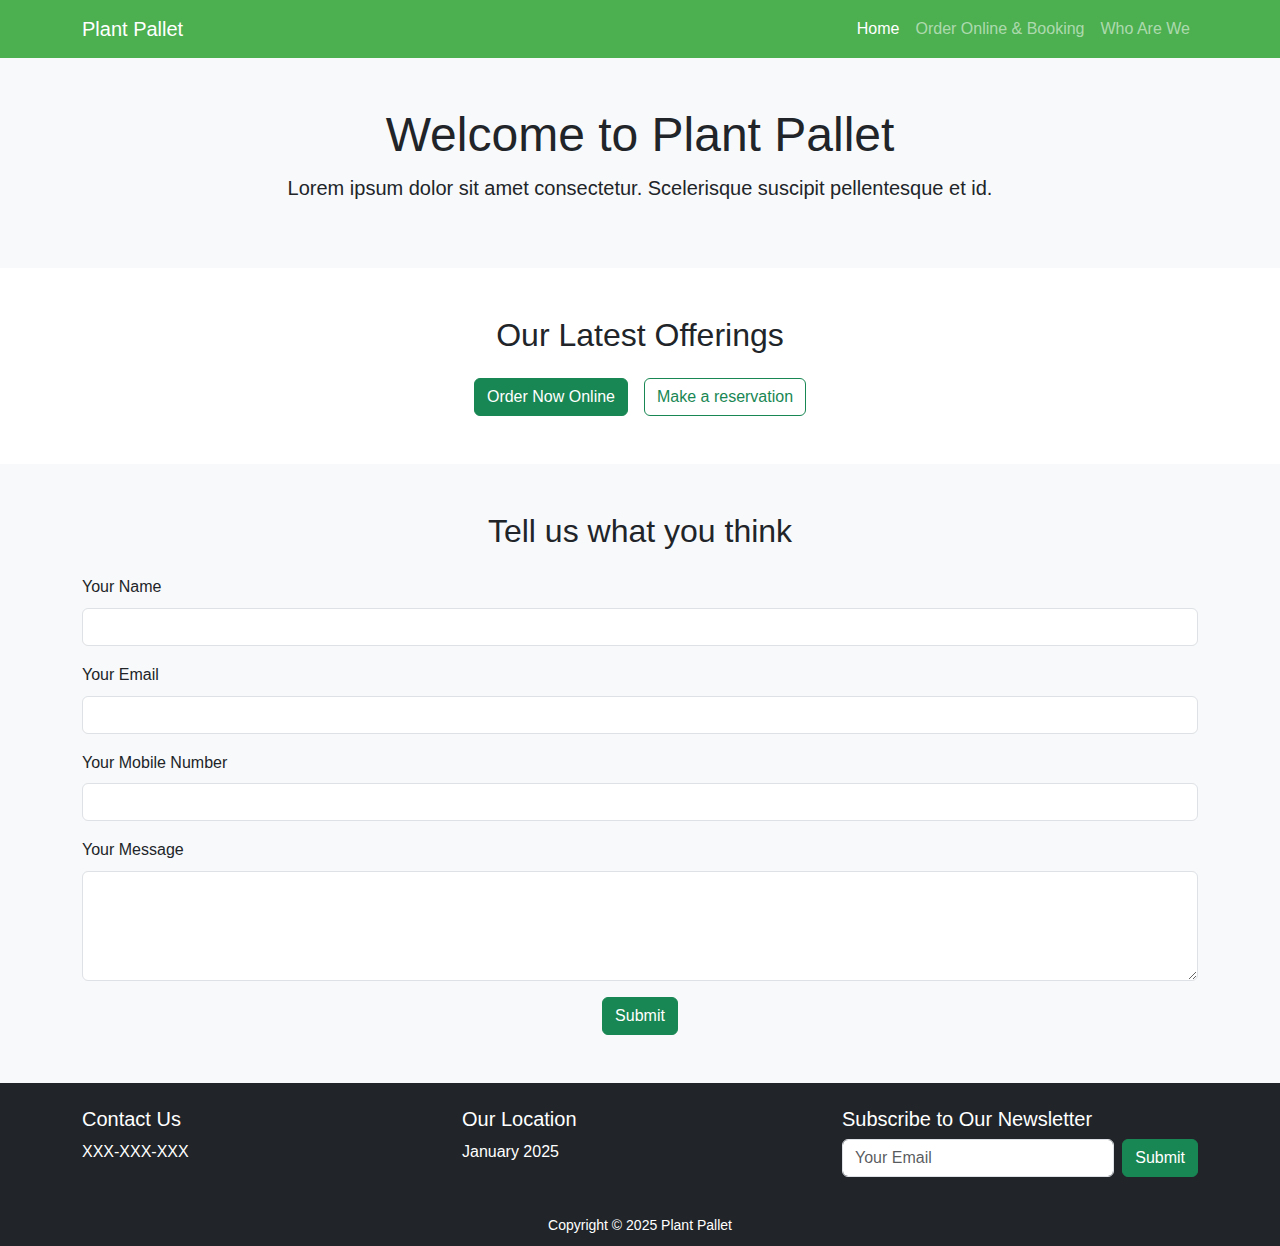
==== index.html @ f8401270 "update messages" ====
<!-- index.html -->
<!DOCTYPE html>
<html lang="en">
<head>
  <meta charset="UTF-8" />
  <meta name="viewport" content="width=device-width, initial-scale=1.0" />
  <title>Plant Pallet | Home</title>
  <link href="https://cdn.jsdelivr.net/npm/bootstrap@5.3.2/dist/css/bootstrap.min.css" rel="stylesheet">
  <link href="https://fonts.googleapis.com/css2?family=Open+Sans:wght@400;600&display=swap" rel="stylesheet">
  <link rel="stylesheet" href="css/style.css">
</head>
<body>
  <!-- Navigation -->
  <nav class="navbar navbar-expand-lg navbar-dark bg-success">
    <div class="container">
      <a class="navbar-brand" href="index.html">Plant Pallet</a>
      <button class="navbar-toggler" type="button" data-bs-toggle="collapse" data-bs-target="#navbarNav">
        <span class="navbar-toggler-icon"></span>
      </button>
      <div class="collapse navbar-collapse" id="navbarNav">
        <ul class="navbar-nav ms-auto">
          <li class="nav-item"><a class="nav-link active" href="index.html">Home</a></li>
          <li class="nav-item"><a class="nav-link" href="order.html">Order Online & Booking</a></li>
          <li class="nav-item"><a class="nav-link" href="about.html">Who Are We</a></li>
        </ul>
      </div>
    </div>
  </nav>

  <!-- Hero Section -->
  <header class="bg-light text-center py-5">
    <div class="container">
      <h1 class="display-5">Welcome to Plant Pallet</h1>
      <p class="lead">Lorem ipsum dolor sit amet consectetur. Scelerisque suscipit pellentesque et id.</p>
    </div>
  </header>

  <!-- Latest Offerings -->
  <section class="py-5 bg-white">
    <div class="container">
      <h2 class="text-center mb-4">Our Latest Offerings</h2>
      <div class="d-flex justify-content-center gap-3">
        <a href="order.html" class="btn btn-success">Order Now Online</a>
        <a href="order.html" class="btn btn-outline-success">Make a reservation</a>
      </div>
    </div>
  </section>

  <!-- Contact Form -->
  <section class="py-5 bg-light">
    <div class="container">
      <h2 class="mb-4 text-center">Tell us what you think</h2>
      <form class="row g-3">
        <div class="col-md-12">
          <label for="name" class="form-label">Your Name</label>
          <input type="text" class="form-control" id="name" required>
        </div>
        <div class="col-md-12">
          <label for="email" class="form-label">Your Email</label>
          <input type="email" class="form-control" id="email" required>
        </div>
        <div class="col-md-12">
          <label for="mobile" class="form-label">Your Mobile Number</label>
          <input type="tel" class="form-control" id="mobile">
        </div>
        <div class="col-12">
          <label for="message" class="form-label">Your Message</label>
          <textarea id="message" class="form-control" rows="4"></textarea>
        </div>
        <div class="col-12 text-center">
          <button type="submit" class="btn btn-success">Submit</button>
        </div>
      </form>
    </div>
  </section>

  <!-- Footer -->
  <footer class="bg-dark text-white pt-4 pb-2">
    <div class="container">
      <div class="row">
        <div class="col-md-4 mb-3">
          <h5>Contact Us</h5>
          <p>XXX-XXX-XXX</p>
        </div>
        <div class="col-md-4 mb-3">
          <h5>Our Location</h5>
          <p>January 2025</p>
        </div>
        <div class="col-md-4 mb-3">
          <h5>Subscribe to Our Newsletter</h5>
          <form class="d-flex">
            <input type="email" class="form-control me-2" placeholder="Your Email">
            <button class="btn btn-success" type="submit">Submit</button>
          </form>
        </div>
      </div>
      <div class="text-center mt-3">
        <small>Copyright &copy; 2025 Plant Pallet</small>
      </div>
    </div>
  </footer>

  <script src="https://cdn.jsdelivr.net/npm/bootstrap@5.3.2/dist/js/bootstrap.bundle.min.js"></script>
</body>
</html>
---- css/style.css ----
:root {
    --bs-success: #4CAF50;
    --bs-success-rgb: 76, 175, 80;
  }
  
  /* Custom Styles */
  body {
    font-family: 'Segoe UI', sans-serif;
    line-height: 1.6;
  }
  
  footer {
    margin-top: auto;
  }
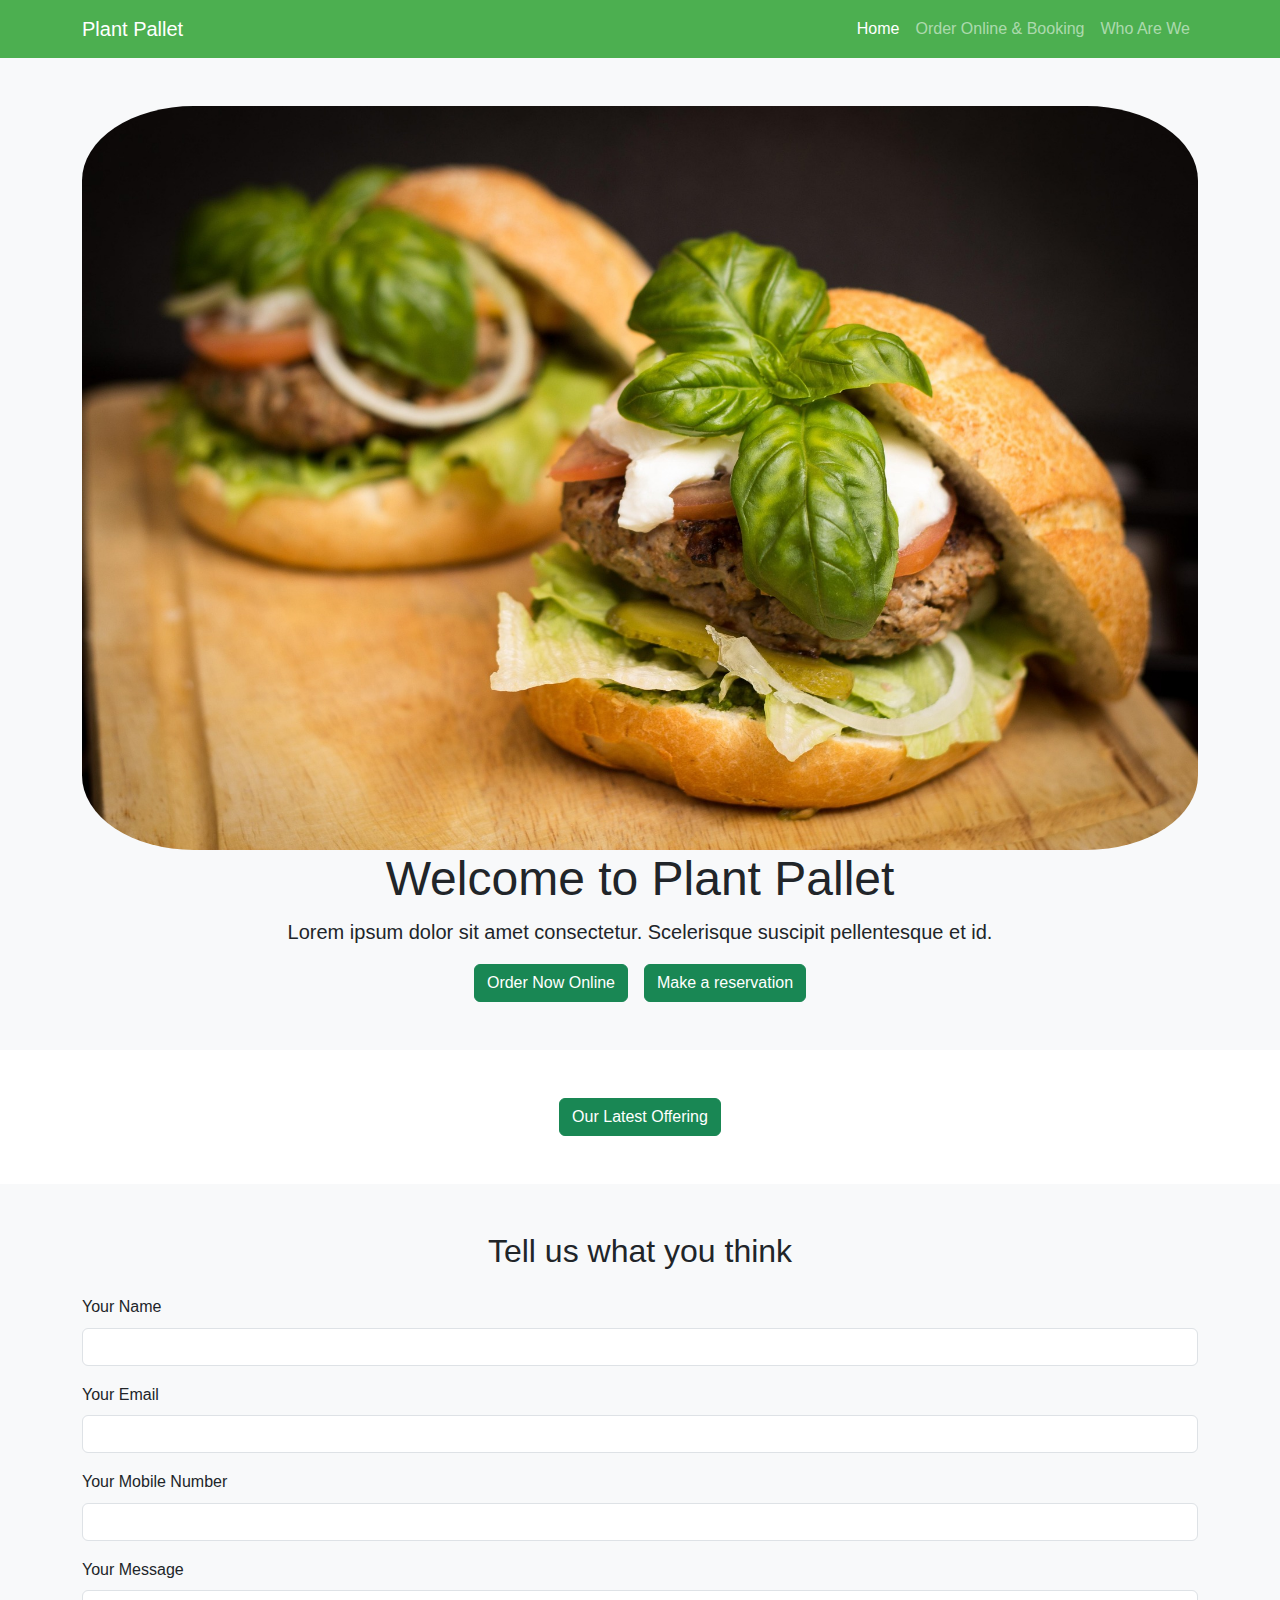
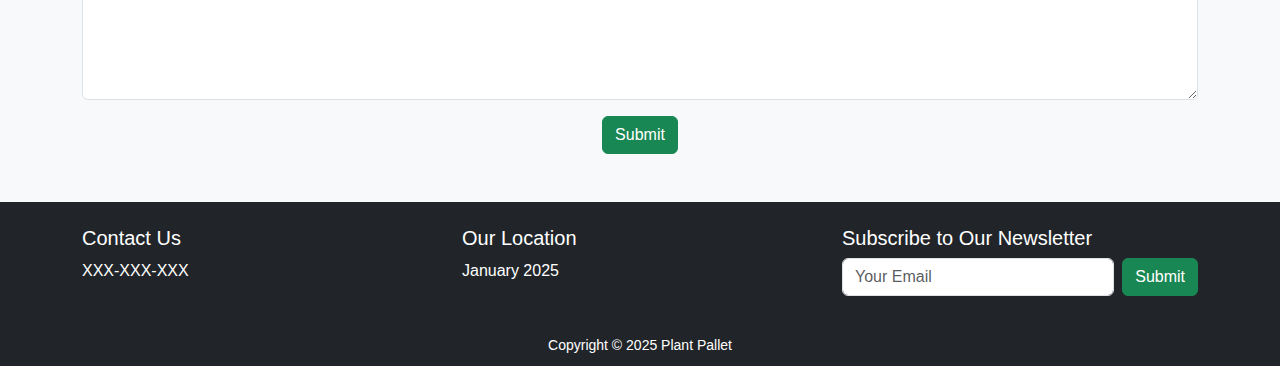
==== commit 5550ff0a: "update messages" ====
--- a/index.html
+++ b/index.html
@@ -4,13 +4,14 @@
 <head>
   <meta charset="UTF-8" />
   <meta name="viewport" content="width=device-width, initial-scale=1.0" />
-  <title>Plant Pallet | Home</title>
+  <title>Plant Pallet - Home</title>
   <link href="https://cdn.jsdelivr.net/npm/bootstrap@5.3.2/dist/css/bootstrap.min.css" rel="stylesheet">
   <link href="https://fonts.googleapis.com/css2?family=Open+Sans:wght@400;600&display=swap" rel="stylesheet">
   <link rel="stylesheet" href="css/style.css">
+  <link rel="stylesheet" href="css/reset.css">
 </head>
 <body>
-  <!-- Navigation -->
+
   <nav class="navbar navbar-expand-lg navbar-dark bg-success">
     <div class="container">
       <a class="navbar-brand" href="index.html">Plant Pallet</a>
@@ -27,26 +28,26 @@
     </div>
   </nav>
 
-  <!-- Hero Section -->
-  <header class="bg-light text-center py-5">
+  <header class="header bg-light text-center py-5">
     <div class="container">
+      <img src="images/hamburger.jpg" alt="hamburger" class="header-image">
       <h1 class="display-5">Welcome to Plant Pallet</h1>
       <p class="lead">Lorem ipsum dolor sit amet consectetur. Scelerisque suscipit pellentesque et id.</p>
+      <div class="d-flex justify-content-center gap-3">
+        <a href="order.html" class="btn btn-success">Order Now Online</a>
+        <a href="order.html" class="btn btn-success">Make a reservation</a>
+      </div>
     </div>
   </header>
 
-  <!-- Latest Offerings -->
   <section class="py-5 bg-white">
-    <div class="container">
-      <h2 class="text-center mb-4">Our Latest Offerings</h2>
-      <div class="d-flex justify-content-center gap-3">
-        <a href="order.html" class="btn btn-success">Order Now Online</a>
-        <a href="order.html" class="btn btn-outline-success">Make a reservation</a>
+    <div class="container content">
+      <div class="d-flex justify-content-center">
+        <a href="order.html" class="btn btn-success">Our Latest Offering</a>
       </div>
     </div>
   </section>
 
-  <!-- Contact Form -->
   <section class="py-5 bg-light">
     <div class="container">
       <h2 class="mb-4 text-center">Tell us what you think</h2>
@@ -74,7 +75,6 @@
     </div>
   </section>
 
-  <!-- Footer -->
   <footer class="bg-dark text-white pt-4 pb-2">
     <div class="container">
       <div class="row">
--- a/css/style.css
+++ b/css/style.css
@@ -8,6 +8,20 @@
     font-family: 'Segoe UI', sans-serif;
     line-height: 1.6;
   }
+.header-image {
+  max-width: 100%;
+  height: 50%;
+  border-radius: 10%;
+}
+
+
+.content-image {
+  max-width: 100%;
+  height: auto;
+}
+
+
+
   
   footer {
     margin-top: auto;
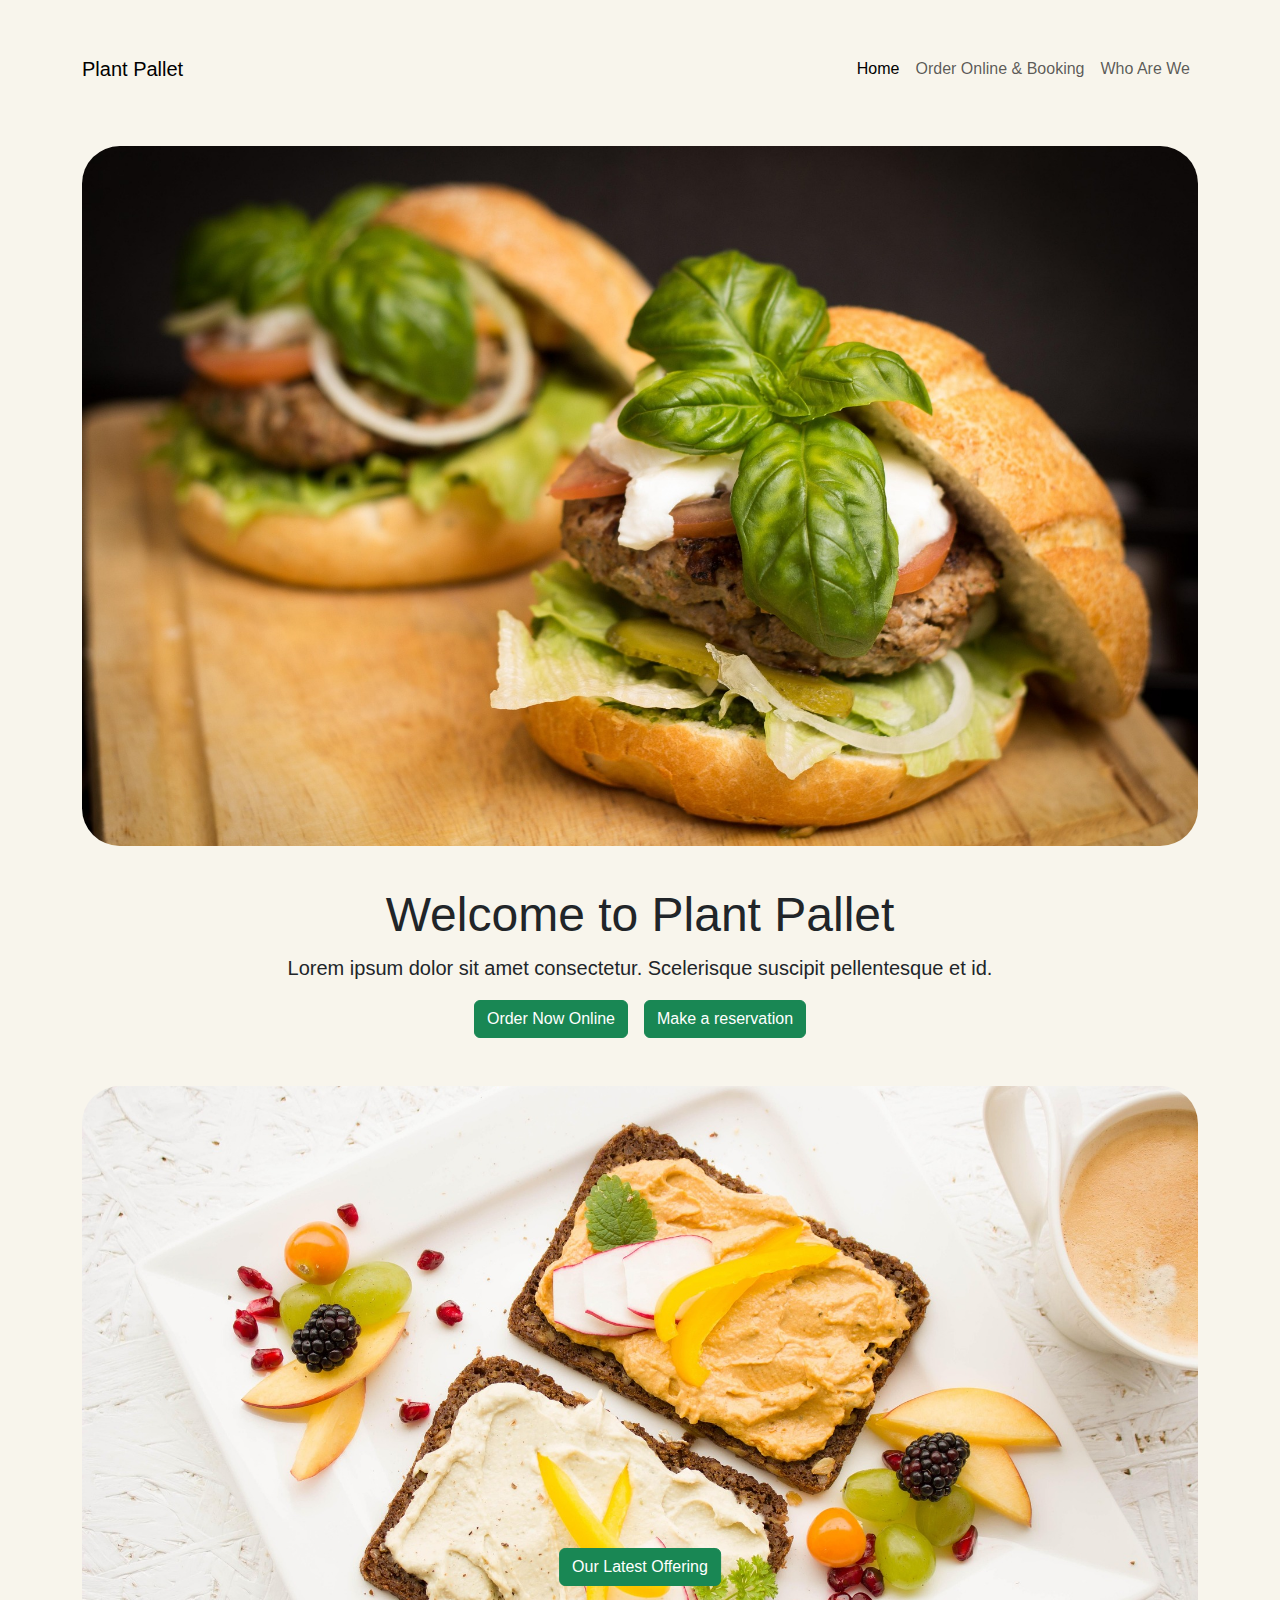
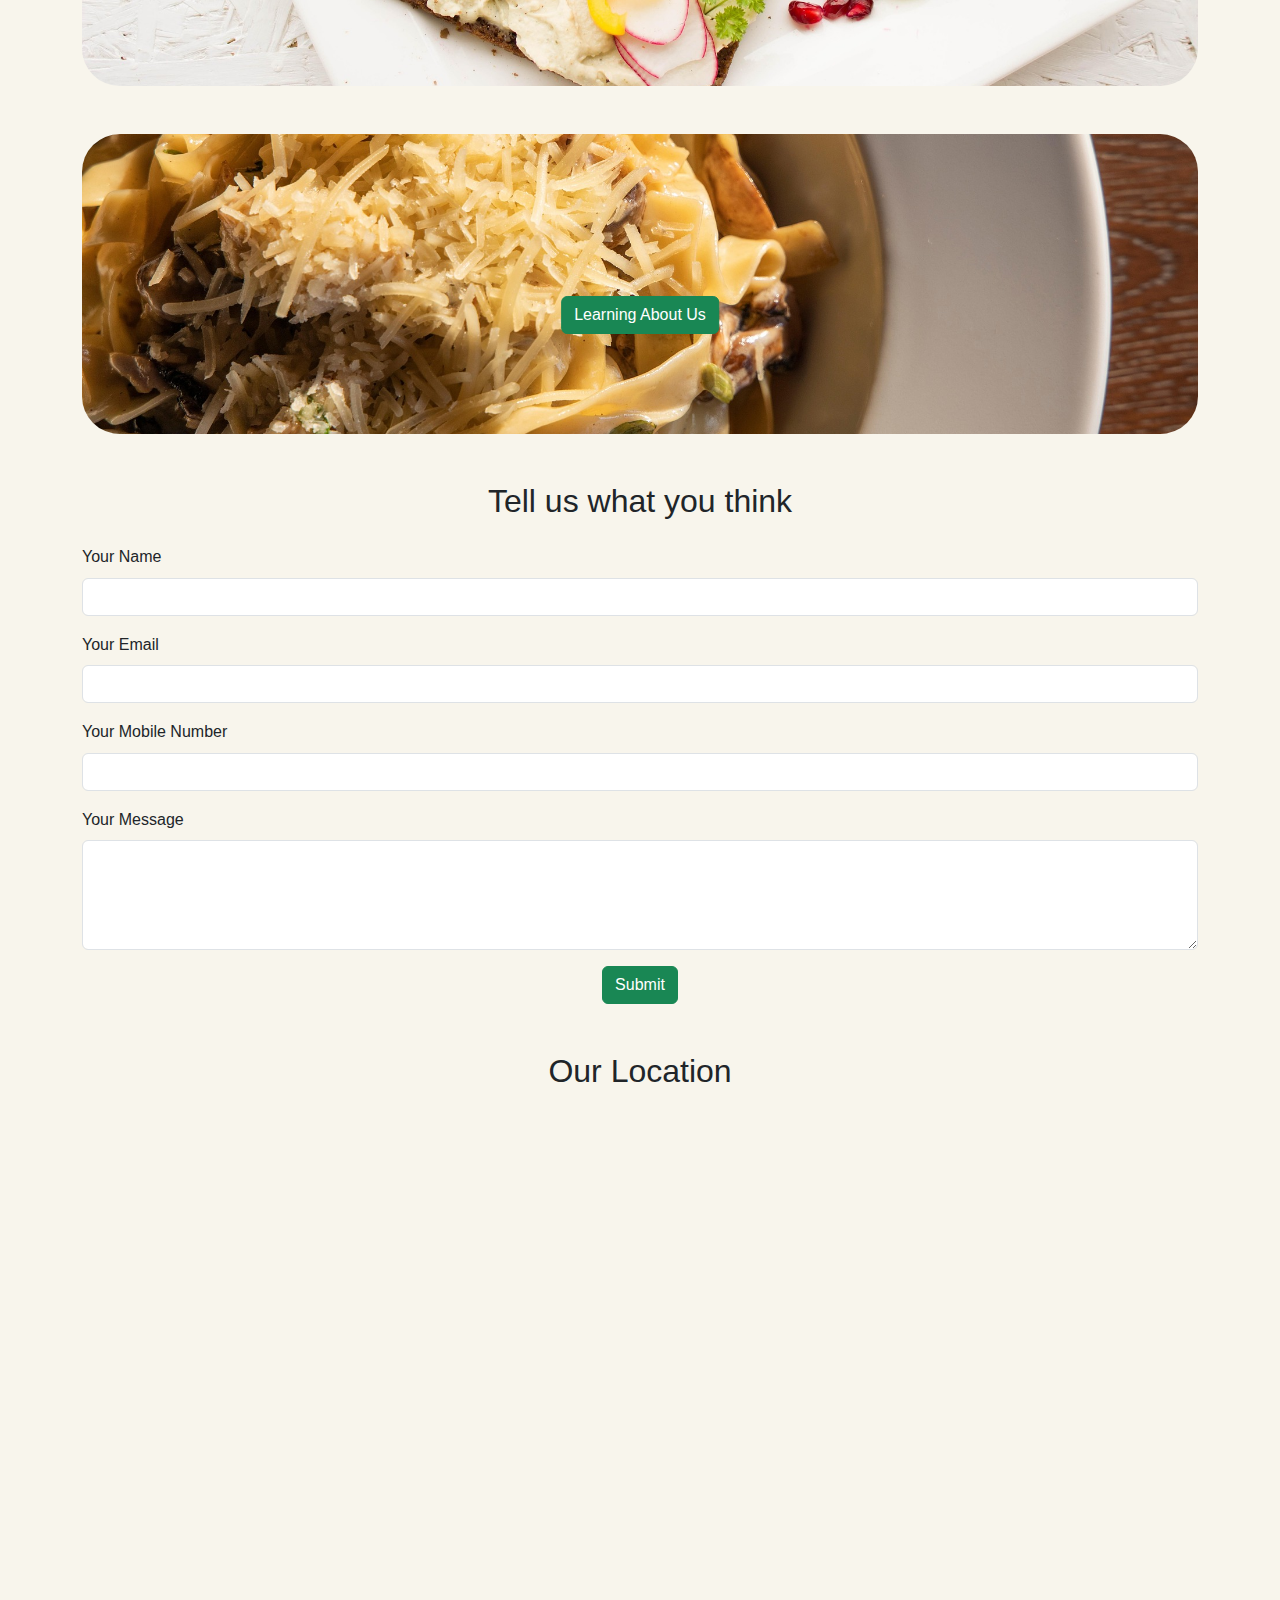
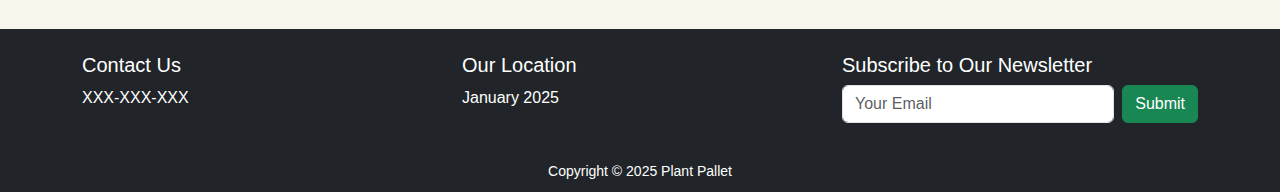
==== commit b934225b: "message update" ====
--- a/index.html
+++ b/index.html
@@ -12,7 +12,7 @@
 </head>
 <body>
 
-  <nav class="navbar navbar-expand-lg navbar-dark bg-success">
+  <nav class="navbar navbar-expand-lg navbar-light">
     <div class="container">
       <a class="navbar-brand" href="index.html">Plant Pallet</a>
       <button class="navbar-toggler" type="button" data-bs-toggle="collapse" data-bs-target="#navbarNav">
@@ -28,7 +28,7 @@
     </div>
   </nav>
 
-  <header class="header bg-light text-center py-5">
+  <header class="header text-center py-5">
     <div class="container">
       <img src="images/hamburger.jpg" alt="hamburger" class="header-image">
       <h1 class="display-5">Welcome to Plant Pallet</h1>
@@ -40,15 +40,22 @@
     </div>
   </header>
 
-  <section class="py-5 bg-white">
-    <div class="container content">
-      <div class="d-flex justify-content-center">
-        <a href="order.html" class="btn btn-success">Our Latest Offering</a>
-      </div>
+  <section class="offering">
+    <div class="container offering-wrapper">
+      <img src="images/breakfast.jpg" alt="breakfast" class="offering-image">
+      <a href="order.html" class="btn btn-success button-offering">Our Latest Offering</a>
     </div>
   </section>
 
-  <section class="py-5 bg-light">
+  <section class="about-us py-5">
+    <div class="container about-wrapper">
+      <img src="images/pasta.jpg" alt="breakfast" class="image-about">
+      <a href="about.html" class="btn btn-success button-about">Learning About Us
+      </a>
+    </div>
+  </section>
+
+  <section>
     <div class="container">
       <h2 class="mb-4 text-center">Tell us what you think</h2>
       <form class="row g-3">
@@ -72,6 +79,13 @@
           <button type="submit" class="btn btn-success">Submit</button>
         </div>
       </form>
+    </div>
+  </section>
+
+  <section>
+    <div class="container py-5">
+      <h2 class="text-center">Our Location</h2>
+      <iframe src="https://www.google.com/maps/embed?pb=!1m14!1m12!1m3!1d46953.86893013886!2d-75.7460147513336!3d45.40727719640258!2m3!1f0!2f0!3f0!3m2!1i1024!2i768!4f13.1!5e0!3m2!1sen!2sca!4v1744261135171!5m2!1sen!2sca" width="1300" height="450" style="border:0;" allowfullscreen="" loading="lazy" referrerpolicy="no-referrer-when-downgrade" class="our-location"></iframe>
     </div>
   </section>
 
--- a/css/style.css
+++ b/css/style.css
@@ -3,25 +3,81 @@
     --bs-success-rgb: 76, 175, 80;
   }
   
-  /* Custom Styles */
   body {
     font-family: 'Segoe UI', sans-serif;
     line-height: 1.6;
+    background-color: #F8F5EC;
   }
+
+  h1 {
+    margin-top: 40px;
+  }
+  
+  .navbar {
+  
+    margin-top: 40px;
+  
+  }
+
 .header-image {
-  max-width: 100%;
-  height: 50%;
-  border-radius: 10%;
+  width: 100%;
+  object-fit: cover;
+  height: 700px;
+  border-radius: 1cm;
+}
+
+/* offering section */
+
+.offering-image {
+  width: 100%;
+  display: block;
+  object-fit: cover;
+  height: 600px;
+  border-radius: 1cm;
+}
+
+.offering-wrapper {
+  position: relative;
 }
 
 
-.content-image {
-  max-width: 100%;
-  height: auto;
+.button-offering {
+  position: absolute;
+  bottom: 100px;
+  left: 50%;
+  transform: translateX(-50%);
 }
 
+/* about section */
 
+.image-about {
+  width: 100%;
+  height: 300px;
+  object-fit: cover;
+  border-radius: 1cm;
+  display: block;
+}
 
+.about-wrapper {
+  position: relative;
+}
+
+.button-about {
+  position: absolute;
+  bottom: 100px;
+  left: 50%;
+  transform: translateX(-50%);
+}
+
+/* map section */
+
+.our-location {
+  display: flex;
+  flex-direction: column;
+  justify-content: center;
+  margin-top: 40px;
+  border-radius: 1cm;
+}
   
   footer {
     margin-top: auto;
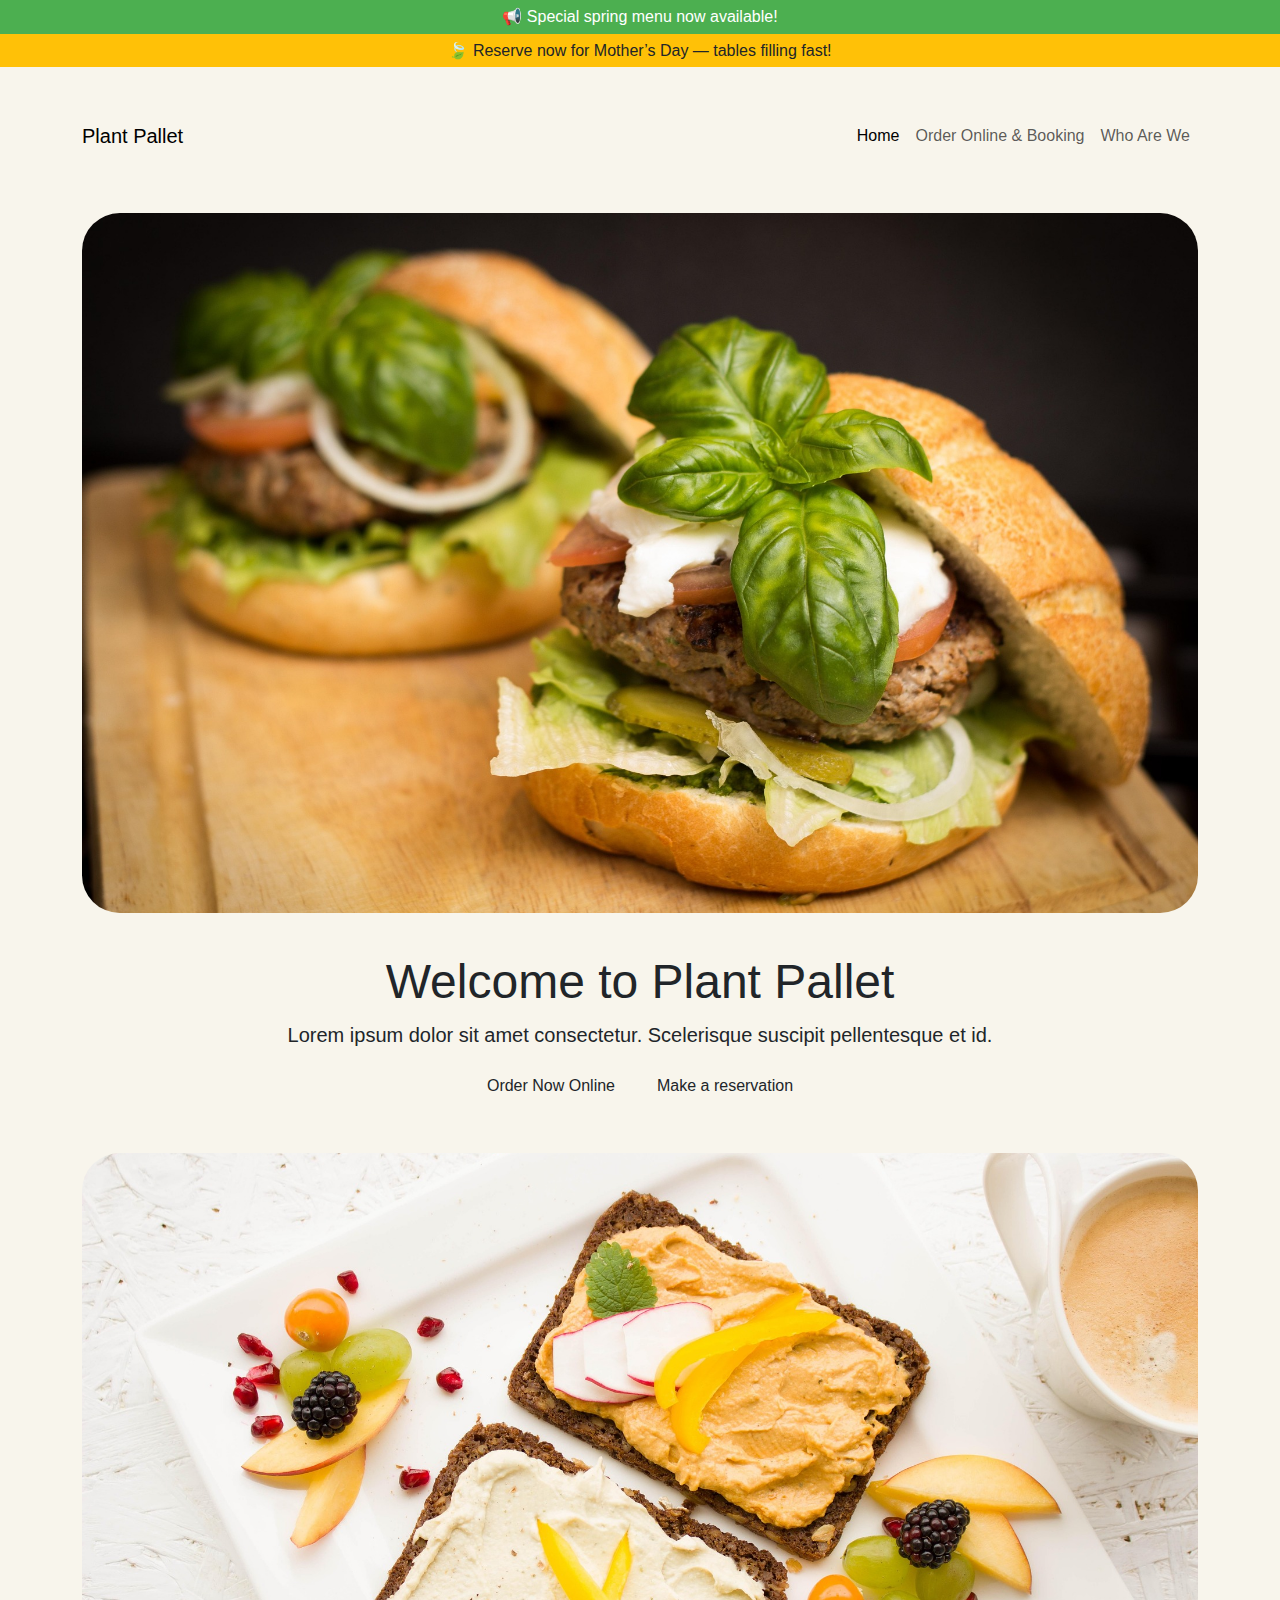
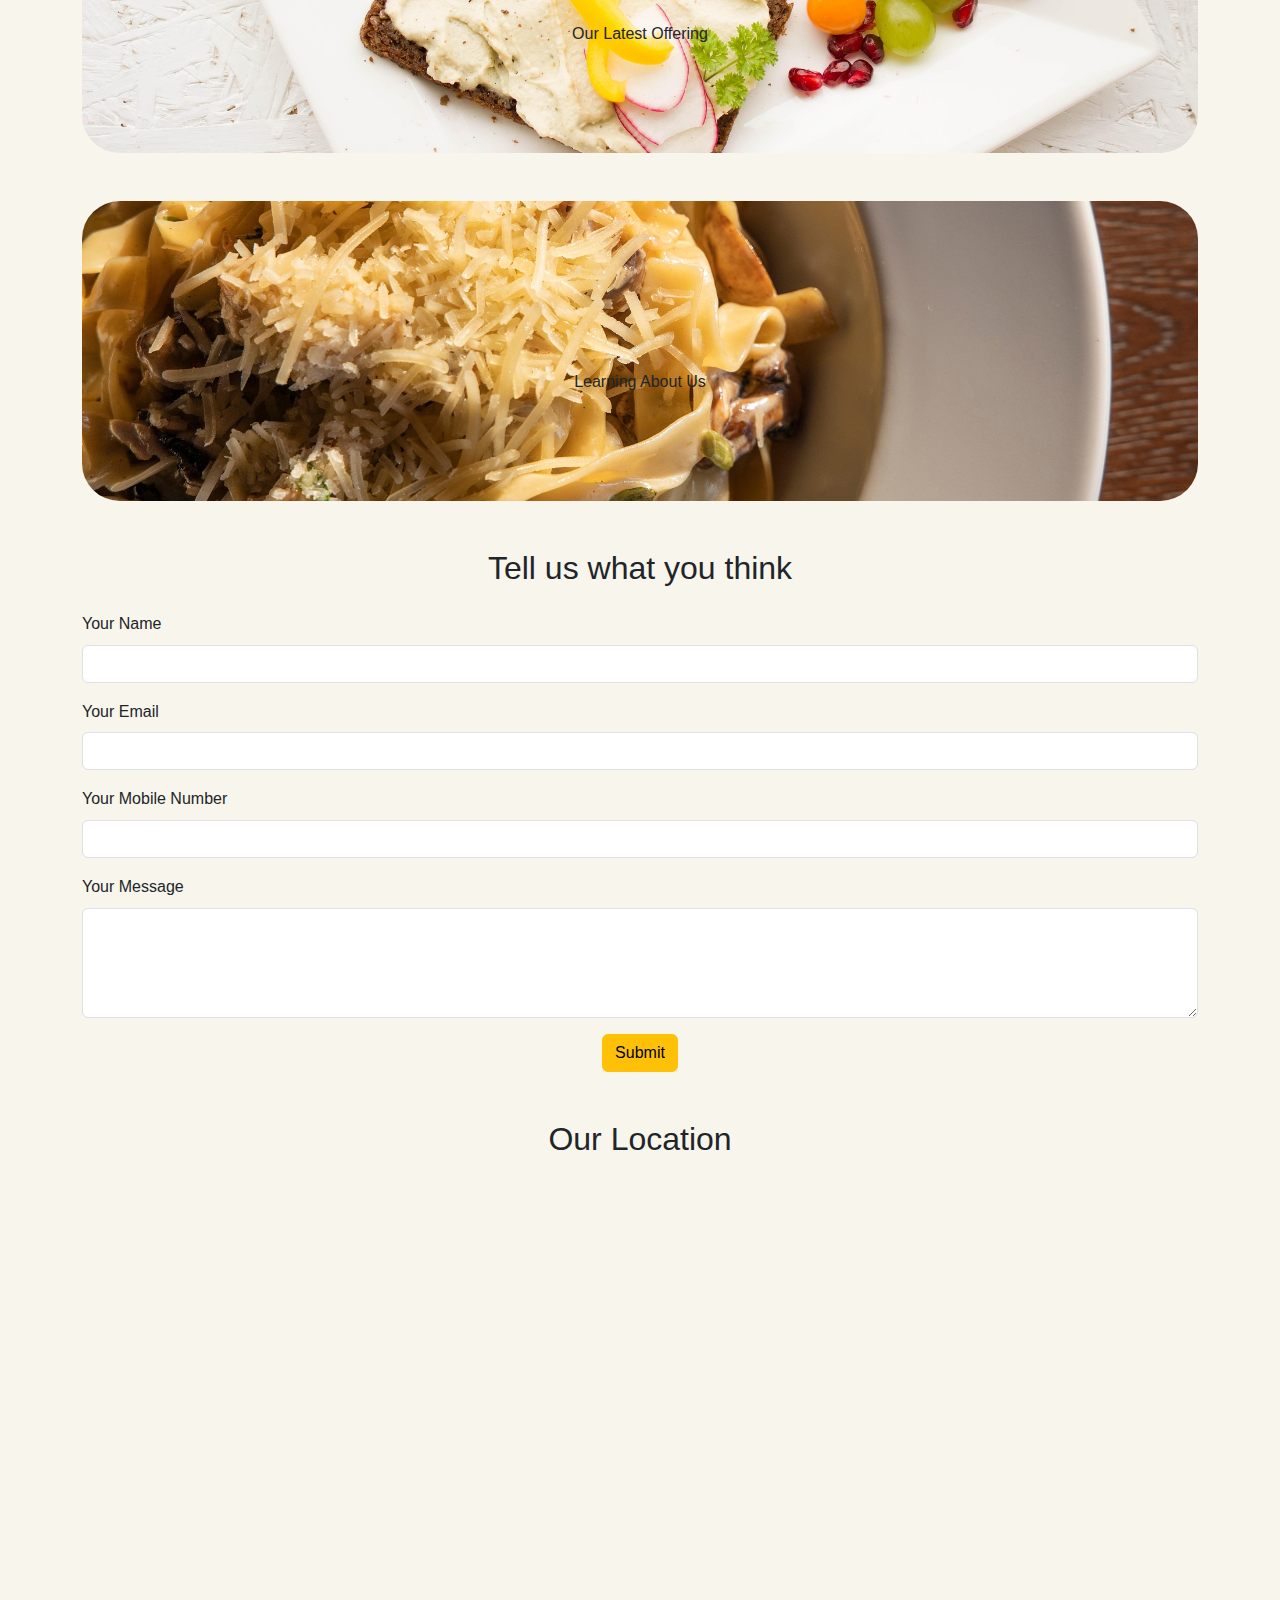
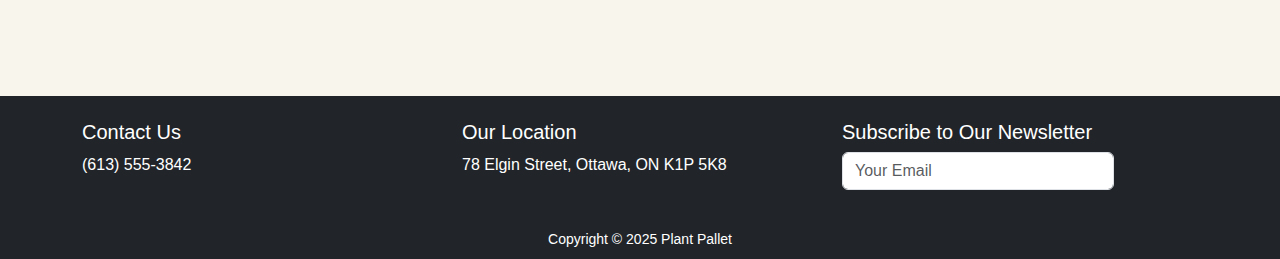
==== commit 4bfced95: "update messages" ====
--- a/index.html
+++ b/index.html
@@ -11,6 +11,15 @@
   <link rel="stylesheet" href="css/reset.css">
 </head>
 <body>
+  <section>
+    <div class="top-banner bg-success text-white text-center py-1">
+      📢 Special spring menu now available!
+    </div>
+    
+    <div class="top-banner bg-warning text-dark text-center py-1">
+      🍃 Reserve now for Mother’s Day — tables filling fast!
+    </div>
+  </section>
 
   <nav class="navbar navbar-expand-lg navbar-light">
     <div class="container">
@@ -34,8 +43,8 @@
       <h1 class="display-5">Welcome to Plant Pallet</h1>
       <p class="lead">Lorem ipsum dolor sit amet consectetur. Scelerisque suscipit pellentesque et id.</p>
       <div class="d-flex justify-content-center gap-3">
-        <a href="order.html" class="btn btn-success">Order Now Online</a>
-        <a href="order.html" class="btn btn-success">Make a reservation</a>
+        <a href="order.html" class="btn btn-order">Order Now Online</a>
+        <a href="order.html" class="btn btn-order">Make a reservation</a>
       </div>
     </div>
   </header>
@@ -43,14 +52,14 @@
   <section class="offering">
     <div class="container offering-wrapper">
       <img src="images/breakfast.jpg" alt="breakfast" class="offering-image">
-      <a href="order.html" class="btn btn-success button-offering">Our Latest Offering</a>
+      <a href="about.html" class="btn button-offering">Our Latest Offering</a>
     </div>
   </section>
 
   <section class="about-us py-5">
     <div class="container about-wrapper">
       <img src="images/pasta.jpg" alt="breakfast" class="image-about">
-      <a href="about.html" class="btn btn-success button-about">Learning About Us
+      <a href="about.html" class="btn button-about">Learning About Us
       </a>
     </div>
   </section>
@@ -76,7 +85,7 @@
           <textarea id="message" class="form-control" rows="4"></textarea>
         </div>
         <div class="col-12 text-center">
-          <button type="submit" class="btn btn-success">Submit</button>
+          <button type="submit" class="btn btn-warning">Submit</button>
         </div>
       </form>
     </div>
@@ -85,7 +94,14 @@
   <section>
     <div class="container py-5">
       <h2 class="text-center">Our Location</h2>
-      <iframe src="https://www.google.com/maps/embed?pb=!1m14!1m12!1m3!1d46953.86893013886!2d-75.7460147513336!3d45.40727719640258!2m3!1f0!2f0!3f0!3m2!1i1024!2i768!4f13.1!5e0!3m2!1sen!2sca!4v1744261135171!5m2!1sen!2sca" width="1300" height="450" style="border:0;" allowfullscreen="" loading="lazy" referrerpolicy="no-referrer-when-downgrade" class="our-location"></iframe>
+      <iframe 
+      src="https://www.google.com/maps/embed?pb=!1m18!1m12!1m3!1d2795.8967734845334!2d-75.69718908443838!3d45.42139397910008!2m3!1f0!2f0!3f0!3m2!1i1024!2i768!4f13.1!3m3!1m2!1s0x4cce05060b000001%3A0xf9514cc026fc4b68!2s78%20Elgin%20St%2C%20Ottawa%2C%20ON%20K1P%205K8%2C%20Canada!5e0!3m2!1sen!2sca!4v1712653959012!5m2!1sen!2sca" 
+      width="100%" height="450" 
+      style="border:0;" 
+      allowfullscreen="" 
+      loading="lazy" 
+      referrerpolicy="no-referrer-when-downgrade" class="our-location">
+</iframe>
     </div>
   </section>
 
@@ -94,17 +110,17 @@
       <div class="row">
         <div class="col-md-4 mb-3">
           <h5>Contact Us</h5>
-          <p>XXX-XXX-XXX</p>
+          <p>(613) 555-3842</p>
         </div>
         <div class="col-md-4 mb-3">
           <h5>Our Location</h5>
-          <p>January 2025</p>
+          <p>78 Elgin Street, Ottawa, ON K1P 5K8</p>
         </div>
         <div class="col-md-4 mb-3">
           <h5>Subscribe to Our Newsletter</h5>
           <form class="d-flex">
             <input type="email" class="form-control me-2" placeholder="Your Email">
-            <button class="btn btn-success" type="submit">Submit</button>
+            <button class="btn btn-order" type="submit">Submit</button>
           </form>
         </div>
       </div>
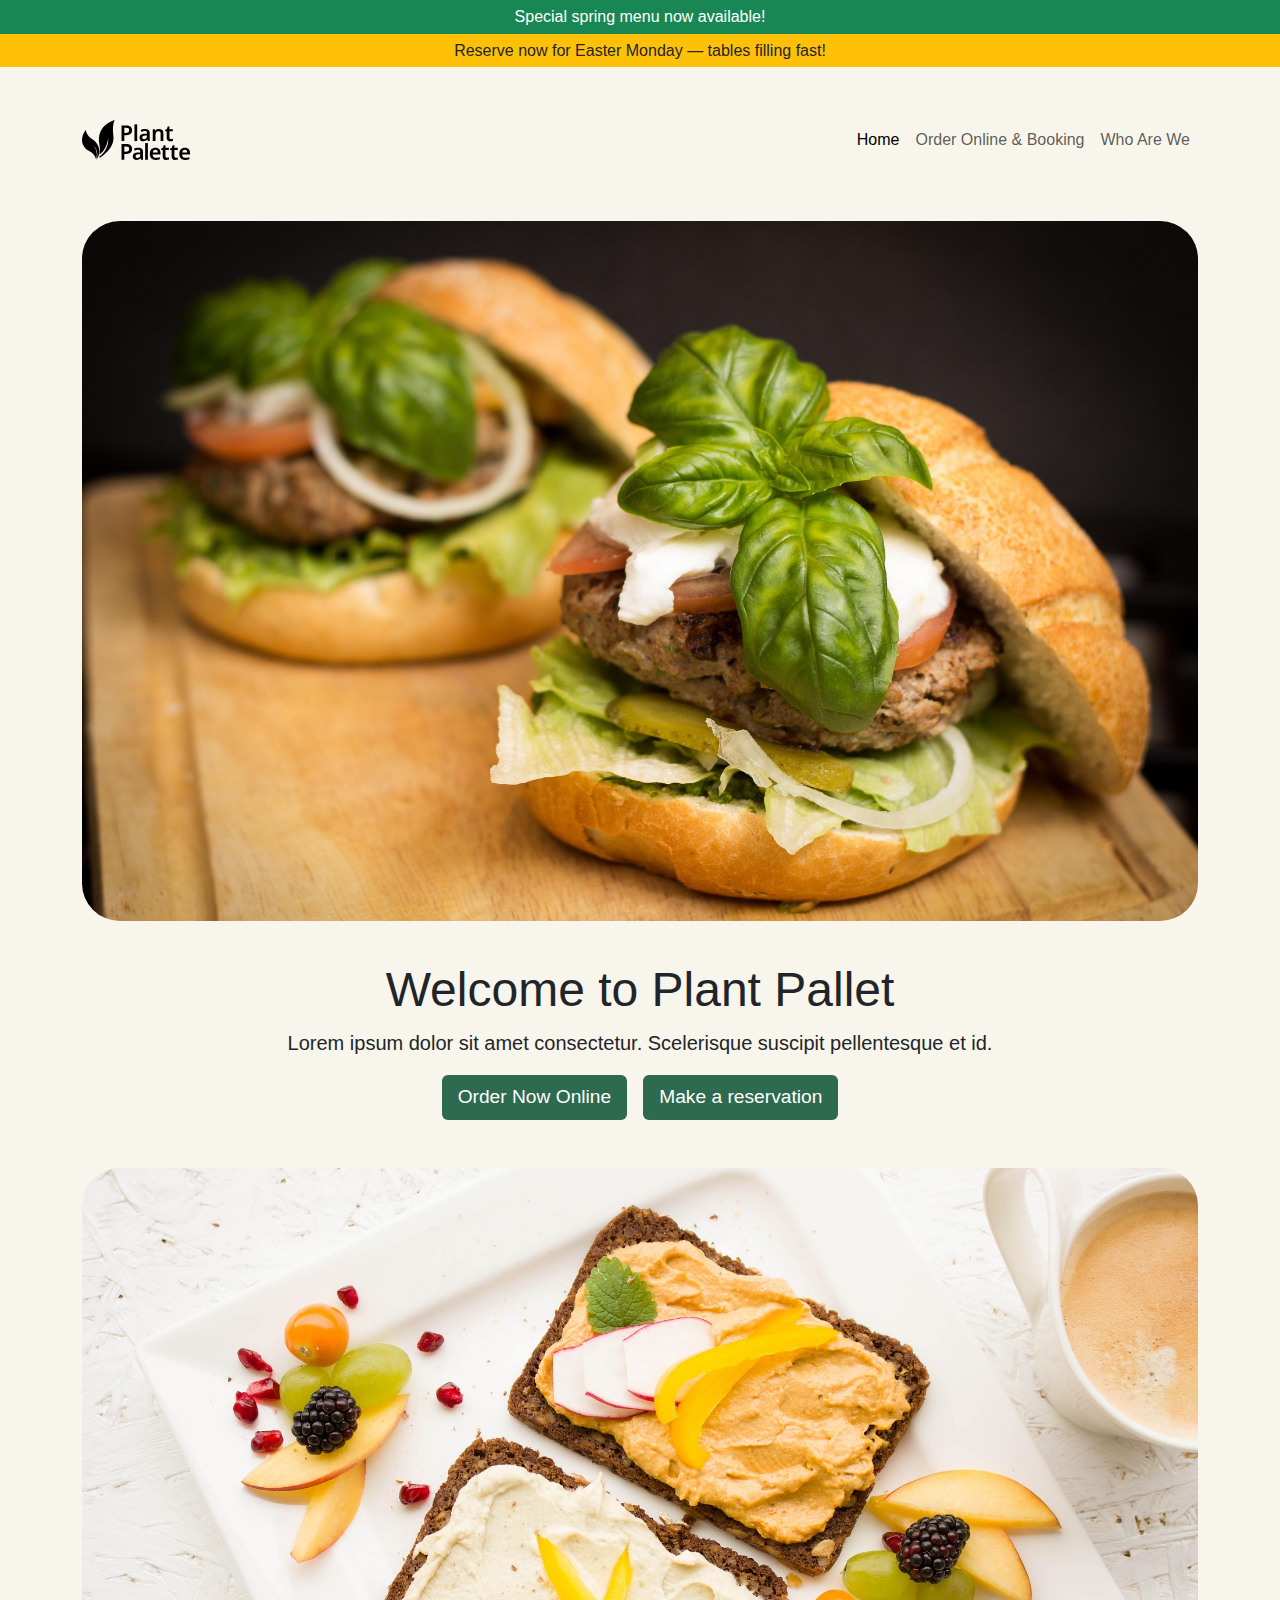
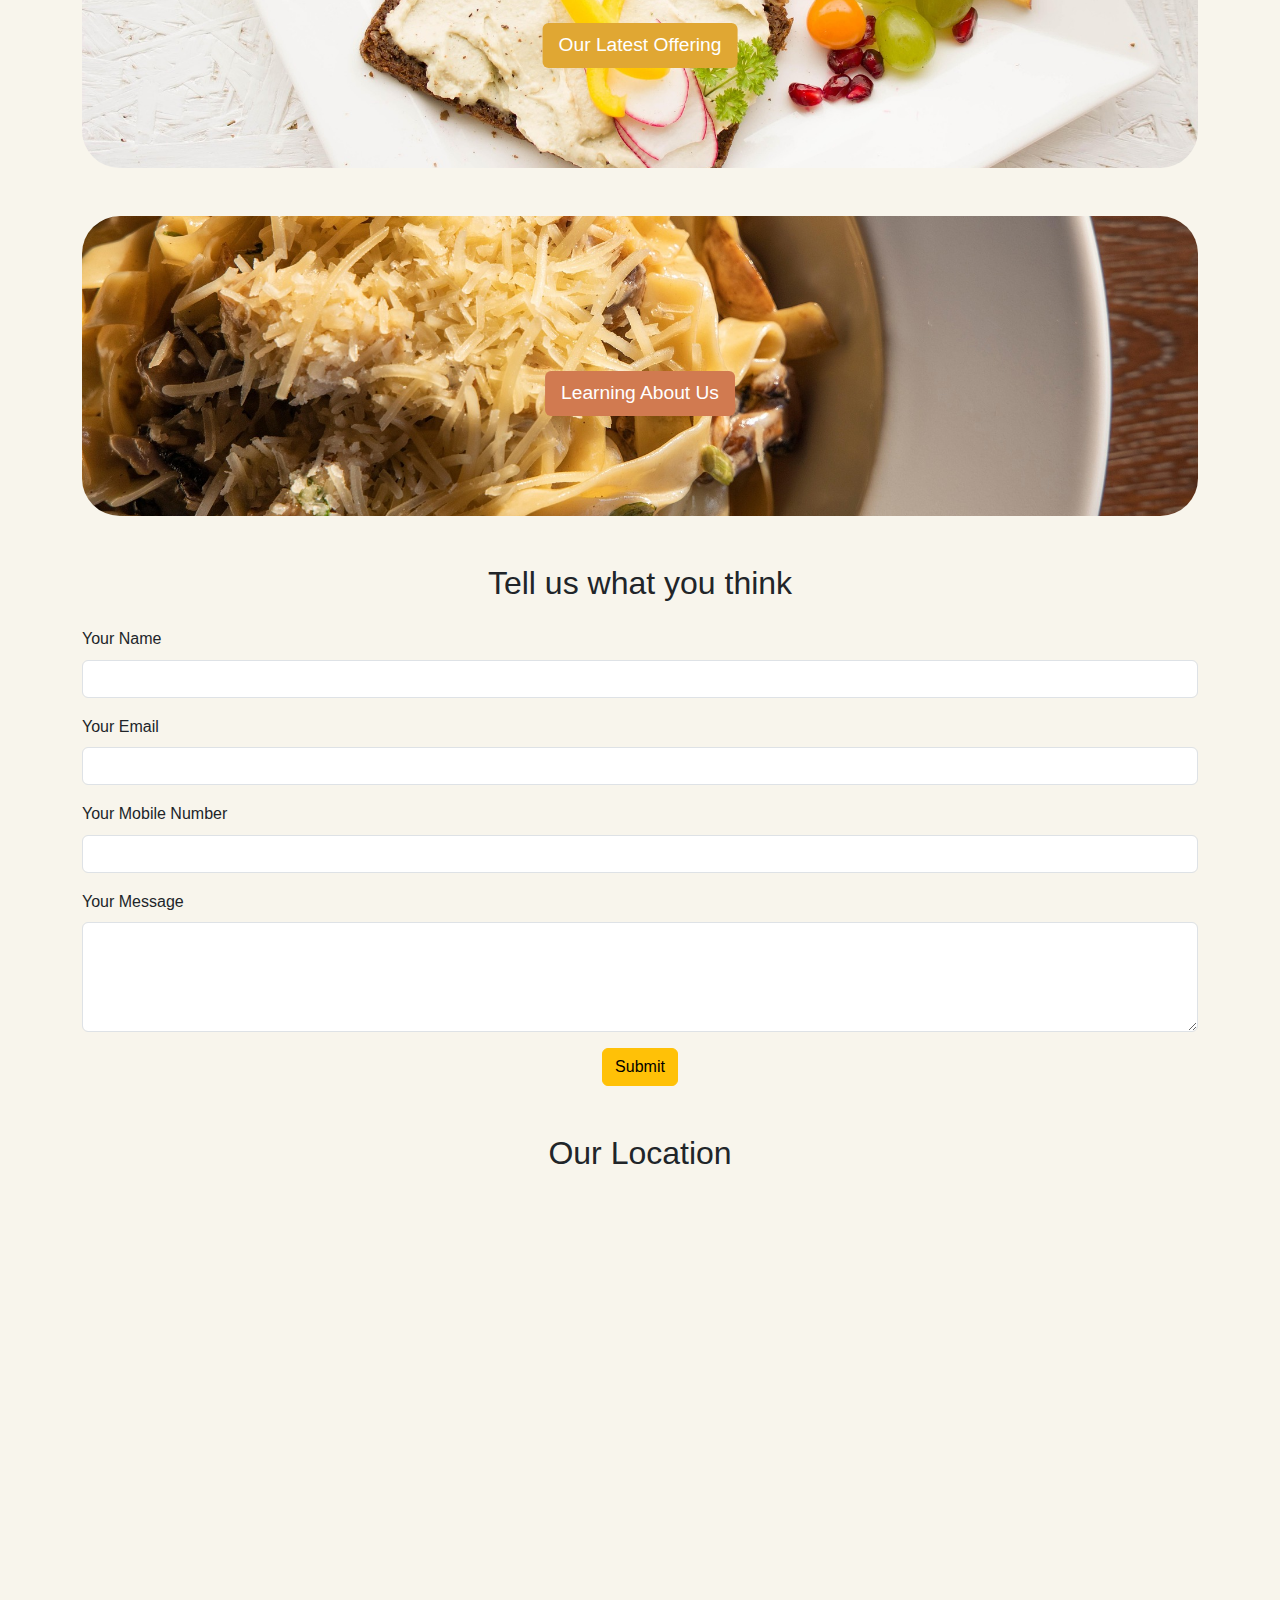
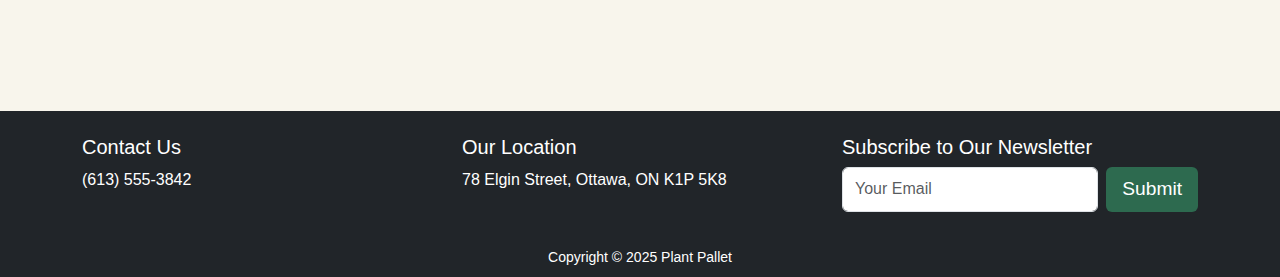
==== commit 8b021a16: "update messages" ====
--- a/index.html
+++ b/index.html
@@ -13,17 +13,19 @@
 <body>
   <section>
     <div class="top-banner bg-success text-white text-center py-1">
-      📢 Special spring menu now available!
+      Special spring menu now available!
     </div>
     
     <div class="top-banner bg-warning text-dark text-center py-1">
-      🍃 Reserve now for Mother’s Day — tables filling fast!
+      Reserve now for Easter Monday — tables filling fast!
     </div>
   </section>
 
   <nav class="navbar navbar-expand-lg navbar-light">
     <div class="container">
-      <a class="navbar-brand" href="index.html">Plant Pallet</a>
+      <a class="navbar-brand" href="index.html">
+        <img src="images/logo-plant-palette.svg" alt="Plant Pallet Logo" height="40">
+      </a>
       <button class="navbar-toggler" type="button" data-bs-toggle="collapse" data-bs-target="#navbarNav">
         <span class="navbar-toggler-icon"></span>
       </button>
--- a/css/style.css
+++ b/css/style.css
@@ -1,7 +1,8 @@
 :root {
-    --bs-success: #4CAF50;
-    --bs-success-rgb: 76, 175, 80;
-  }
+  --btn-order: #2D6A4F;
+  --button-offering: #E0A733;
+  --button-about: #D17A50;
+}
   
   body {
     font-family: 'Segoe UI', sans-serif;
@@ -11,6 +12,7 @@
 
   h1 {
     margin-top: 40px;
+    font-weight: bold;
   }
   
   .navbar {
@@ -25,6 +27,75 @@
   height: 700px;
   border-radius: 1cm;
 }
+
+.header-image-about {
+  width: 100%;
+  object-fit: cover;
+  height: 850px;
+  border-radius: 1cm;
+}
+
+.food-menu {
+  width: 100%;
+  object-fit: cover;
+  height: 850px;
+  border-radius: 1cm;
+  margin-top: 40px;
+  margin-bottom: 40px;
+}
+
+
+/* all buttons */
+
+.btn-order {
+  background-color: var(--btn-order);
+  border: none;
+  color: white;
+  padding: 0.5rem 1rem;
+  font-size: 1.2rem;
+  display: inline-block;
+  text-align: center;
+  text-decoration: none;
+  cursor: pointer;
+}
+
+.btn-order:hover {
+  background-color: #245d44;
+}
+
+.button-about {
+  background-color: var(--button-about);
+  border: none;
+  color: white;
+  padding: 0.5rem 1rem;
+  font-size: 1.2rem;
+  display: inline-block;
+  text-align: center;
+  text-decoration: none;
+  cursor: pointer;
+}
+
+.button-about:hover {
+  background-color: #c56019;
+}
+
+.button-offering {
+  background-color: var(--button-offering);
+  border: none;
+  color: white;
+  padding: 0.5rem 1rem;
+  font-size: 1.2rem;
+  display: inline-block;
+  text-align: center;
+  text-decoration: none;
+  cursor: pointer;
+}
+
+.button-offering:hover {
+  background-color: #d09e3b;
+}
+
+
 
 /* offering section */
 
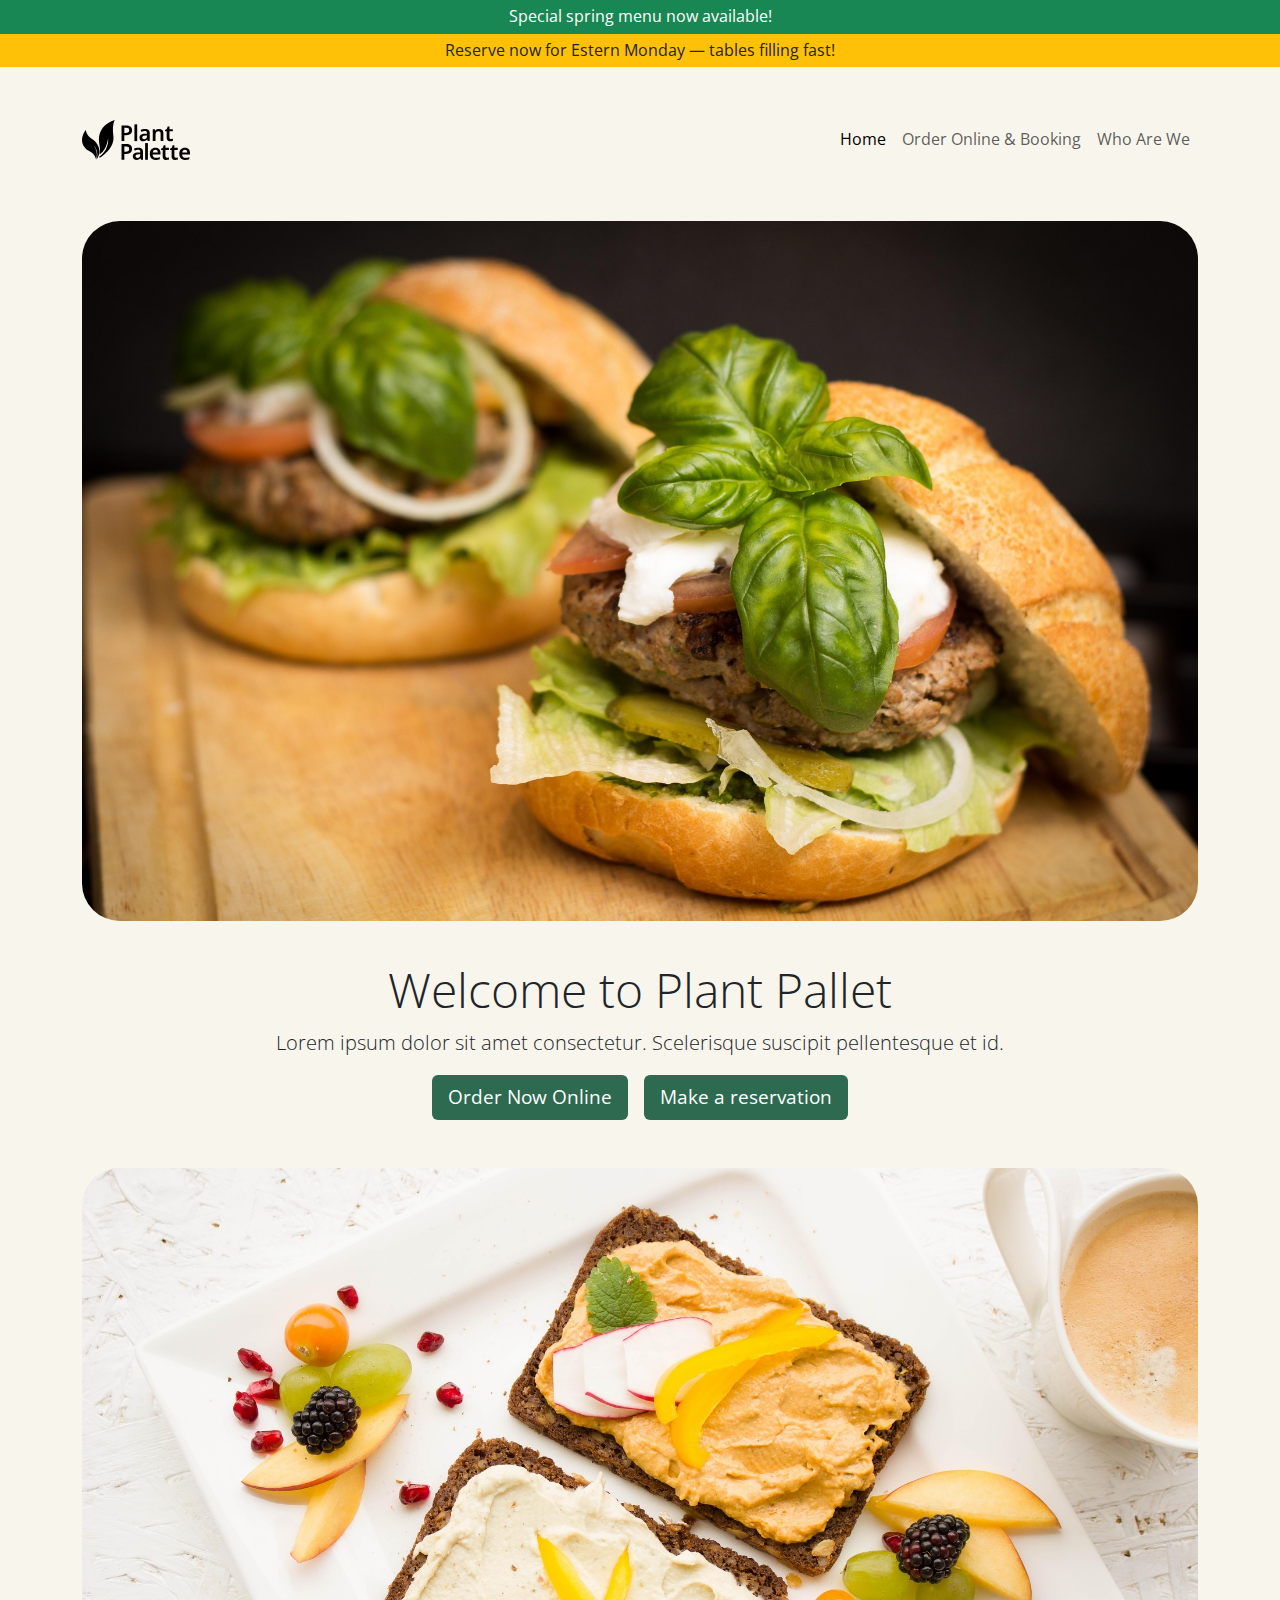
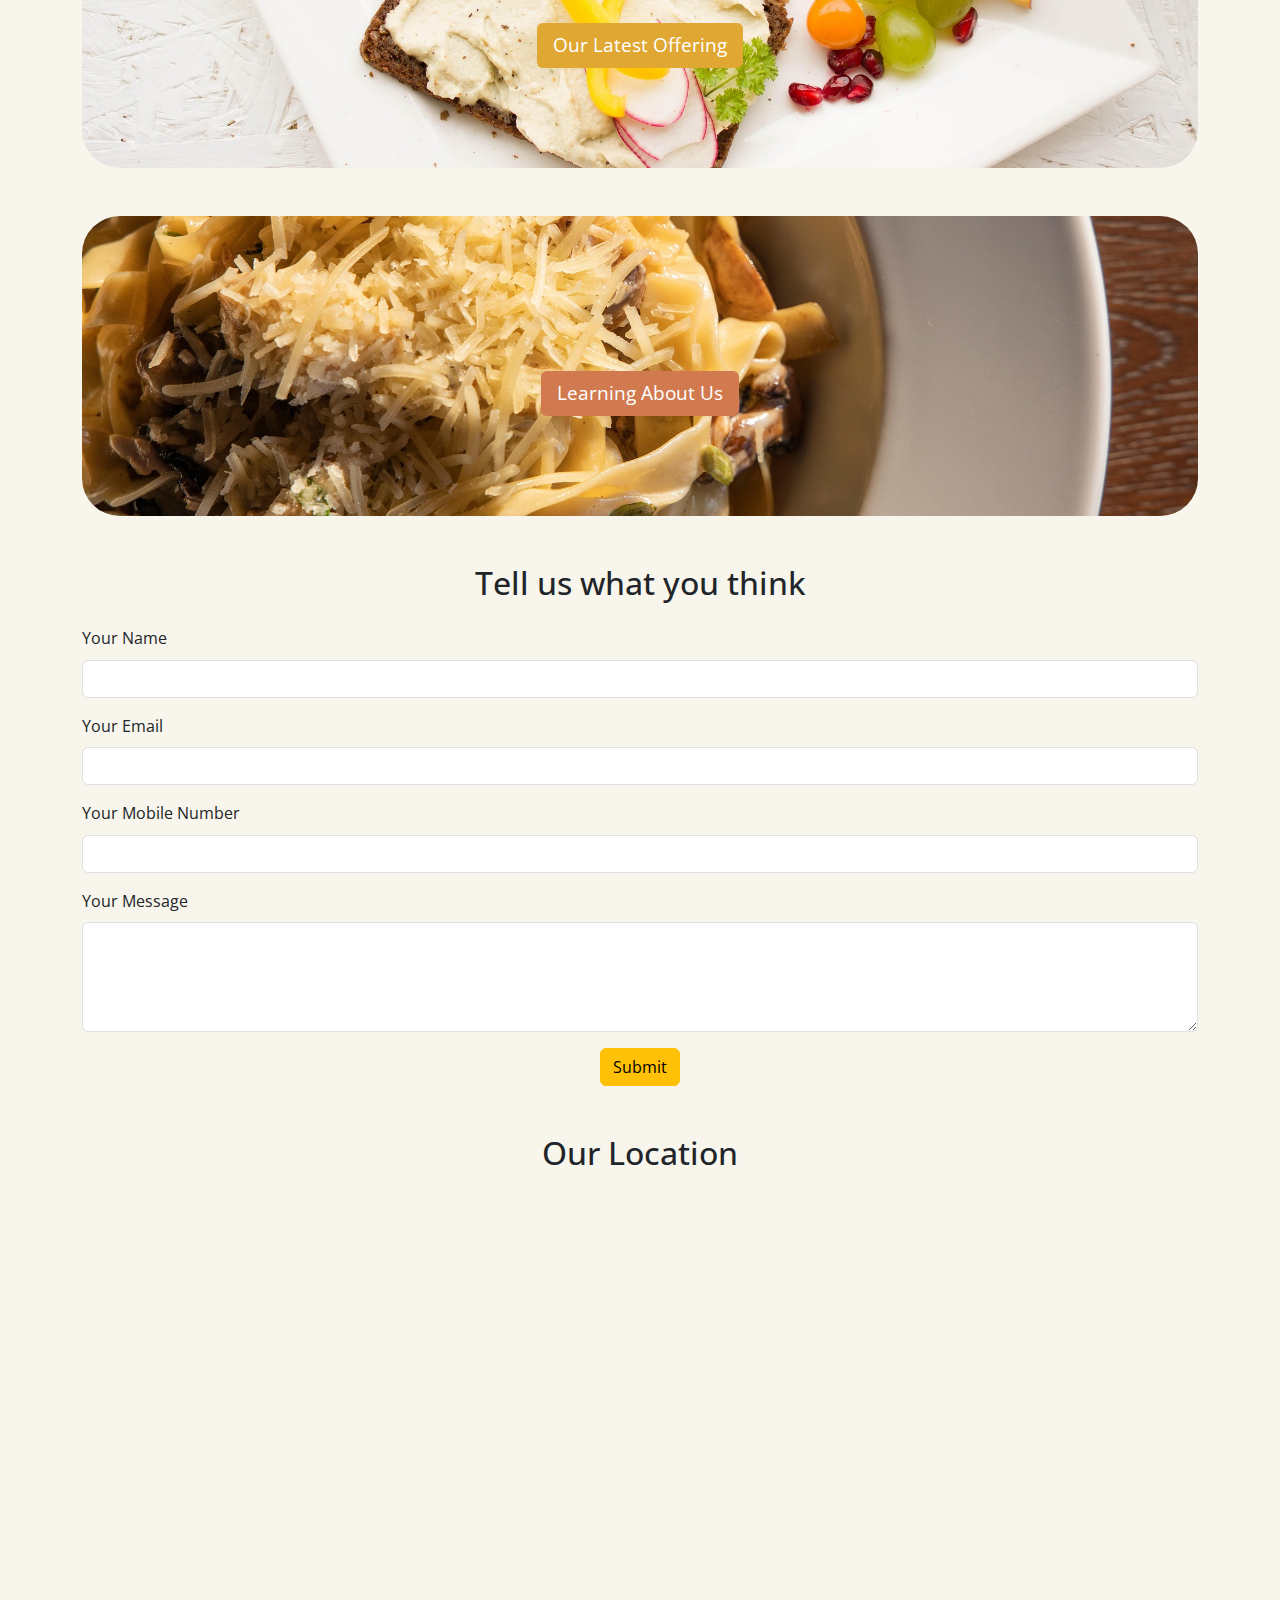
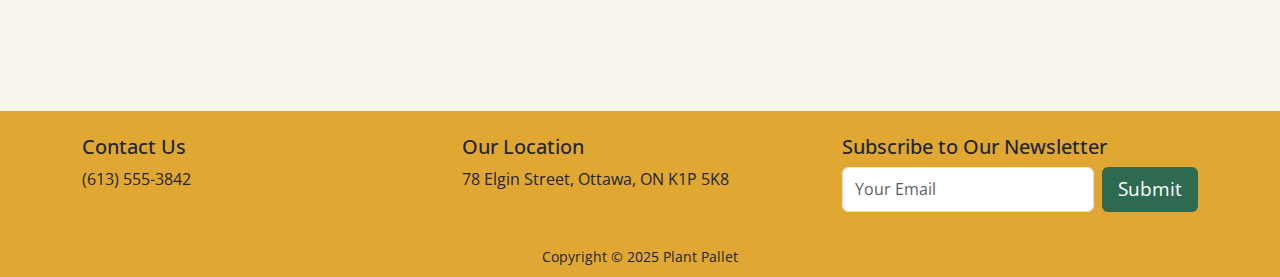
==== commit 3bd4df02: "update messages" ====
--- a/index.html
+++ b/index.html
@@ -1,4 +1,3 @@
-<!-- index.html -->
 <!DOCTYPE html>
 <html lang="en">
 <head>
@@ -6,18 +5,21 @@
   <meta name="viewport" content="width=device-width, initial-scale=1.0" />
   <title>Plant Pallet - Home</title>
   <link href="https://cdn.jsdelivr.net/npm/bootstrap@5.3.2/dist/css/bootstrap.min.css" rel="stylesheet">
-  <link href="https://fonts.googleapis.com/css2?family=Open+Sans:wght@400;600&display=swap" rel="stylesheet">
+  <link rel="preconnect" href="https://fonts.googleapis.com">
+  <link rel="preconnect" href="https://fonts.gstatic.com" crossorigin>
+  <link href="https://fonts.googleapis.com/css2?family=Lato:ital,wght@0,100;0,300;0,400;0,700;0,900;1,100;1,300;1,400;1,700;1,900&family=Montserrat:ital,wght@0,100..900;1,100..900&family=Mrs+Saint+Delafield&family=Open+Sans:ital,wght@0,300..800;1,300..800&family=Playfair+Display:ital,wght@0,400..900;1,400..900&display=swap" rel="stylesheet">
   <link rel="stylesheet" href="css/style.css">
   <link rel="stylesheet" href="css/reset.css">
 </head>
 <body>
+
   <section>
     <div class="top-banner bg-success text-white text-center py-1">
       Special spring menu now available!
     </div>
     
     <div class="top-banner bg-warning text-dark text-center py-1">
-      Reserve now for Easter Monday — tables filling fast!
+      Reserve now for Estern Monday — tables filling fast!
     </div>
   </section>
 
@@ -41,7 +43,10 @@
 
   <header class="header text-center py-5">
     <div class="container">
-      <img src="images/hamburger.jpg" alt="hamburger" class="header-image">
+      <picture>
+        <source srcset="images/hamburger-m.jpg" media="(max-width: 767px)">
+        <img src="images/hamburger.jpg" alt="hamburger" class="header-image">
+      </picture>
       <h1 class="display-5">Welcome to Plant Pallet</h1>
       <p class="lead">Lorem ipsum dolor sit amet consectetur. Scelerisque suscipit pellentesque et id.</p>
       <div class="d-flex justify-content-center gap-3">
@@ -53,16 +58,21 @@
 
   <section class="offering">
     <div class="container offering-wrapper">
-      <img src="images/breakfast.jpg" alt="breakfast" class="offering-image">
+      <picture>
+        <source srcset="images/breakfast-m.jpg" media="(max-width: 767px)">
+        <img src="images/breakfast.jpg" alt="breakfast" class="offering-image">
+      </picture>
       <a href="about.html" class="btn button-offering">Our Latest Offering</a>
     </div>
   </section>
 
   <section class="about-us py-5">
     <div class="container about-wrapper">
-      <img src="images/pasta.jpg" alt="breakfast" class="image-about">
-      <a href="about.html" class="btn button-about">Learning About Us
-      </a>
+      <picture>
+        <source srcset="images/pasta-m.jpg" media="(max-width: 767px)">
+        <img src="images/pasta.jpg" alt="pasta" class="image-about">
+      </picture>
+      <a href="about.html" class="btn button-about">Learning About Us</a>
     </div>
   </section>
 
@@ -97,17 +107,18 @@
     <div class="container py-5">
       <h2 class="text-center">Our Location</h2>
       <iframe 
-      src="https://www.google.com/maps/embed?pb=!1m18!1m12!1m3!1d2795.8967734845334!2d-75.69718908443838!3d45.42139397910008!2m3!1f0!2f0!3f0!3m2!1i1024!2i768!4f13.1!3m3!1m2!1s0x4cce05060b000001%3A0xf9514cc026fc4b68!2s78%20Elgin%20St%2C%20Ottawa%2C%20ON%20K1P%205K8%2C%20Canada!5e0!3m2!1sen!2sca!4v1712653959012!5m2!1sen!2sca" 
-      width="100%" height="450" 
-      style="border:0;" 
-      allowfullscreen="" 
-      loading="lazy" 
-      referrerpolicy="no-referrer-when-downgrade" class="our-location">
-</iframe>
+        src="https://www.google.com/maps/embed?pb=!1m18!1m12!1m3!1d2795.8967734845334!2d-75.69718908443838!3d45.42139397910008!2m3!1f0!2f0!3f0!3m2!1i1024!2i768!4f13.1!3m3!1m2!1s0x4cce05060b000001%3A0xf9514cc026fc4b68!2s78%20Elgin%20St%2C%20Ottawa%2C%20ON%20K1P%205K8%2C%20Canada!5e0!3m2!1sen!2sca!4v1712653959012!5m2!1sen!2sca" 
+        width="100%" height="450" 
+        style="border:0;" 
+        allowfullscreen="" 
+        loading="lazy" 
+        referrerpolicy="no-referrer-when-downgrade" 
+        class="our-location">
+      </iframe>
     </div>
   </section>
 
-  <footer class="bg-dark text-white pt-4 pb-2">
+  <footer class="pt-4 pb-2 footer">
     <div class="container">
       <div class="row">
         <div class="col-md-4 mb-3">
--- a/css/style.css
+++ b/css/style.css
@@ -5,7 +5,7 @@
 }
   
   body {
-    font-family: 'Segoe UI', sans-serif;
+    font-family: 'Open Sans', sans-serif;
     line-height: 1.6;
     background-color: #F8F5EC;
   }
@@ -152,4 +152,17 @@
   
   footer {
     margin-top: auto;
-  }+  }
+
+  /* logos */
+
+.logo {
+  border-radius: 20%;
+
+}
+
+/* footer */
+
+.footer {
+  background-color: #E0A733;
+}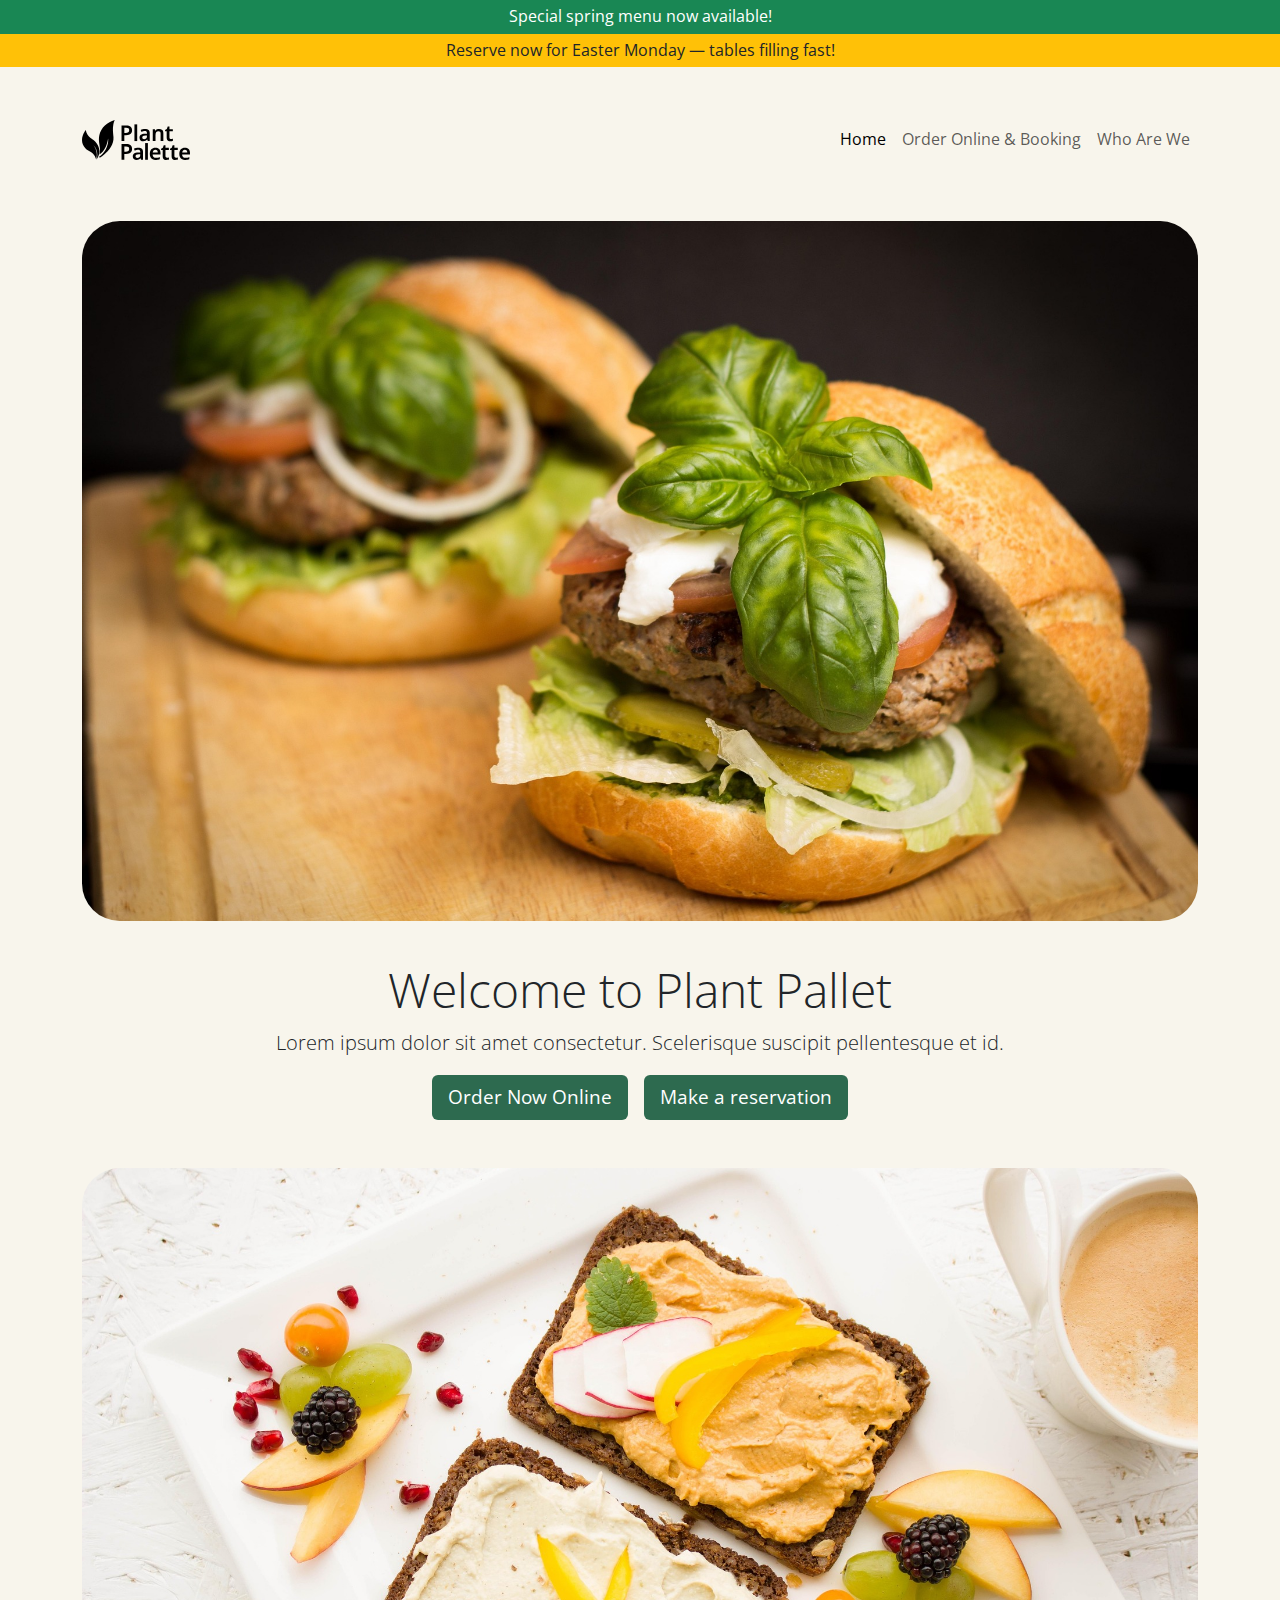
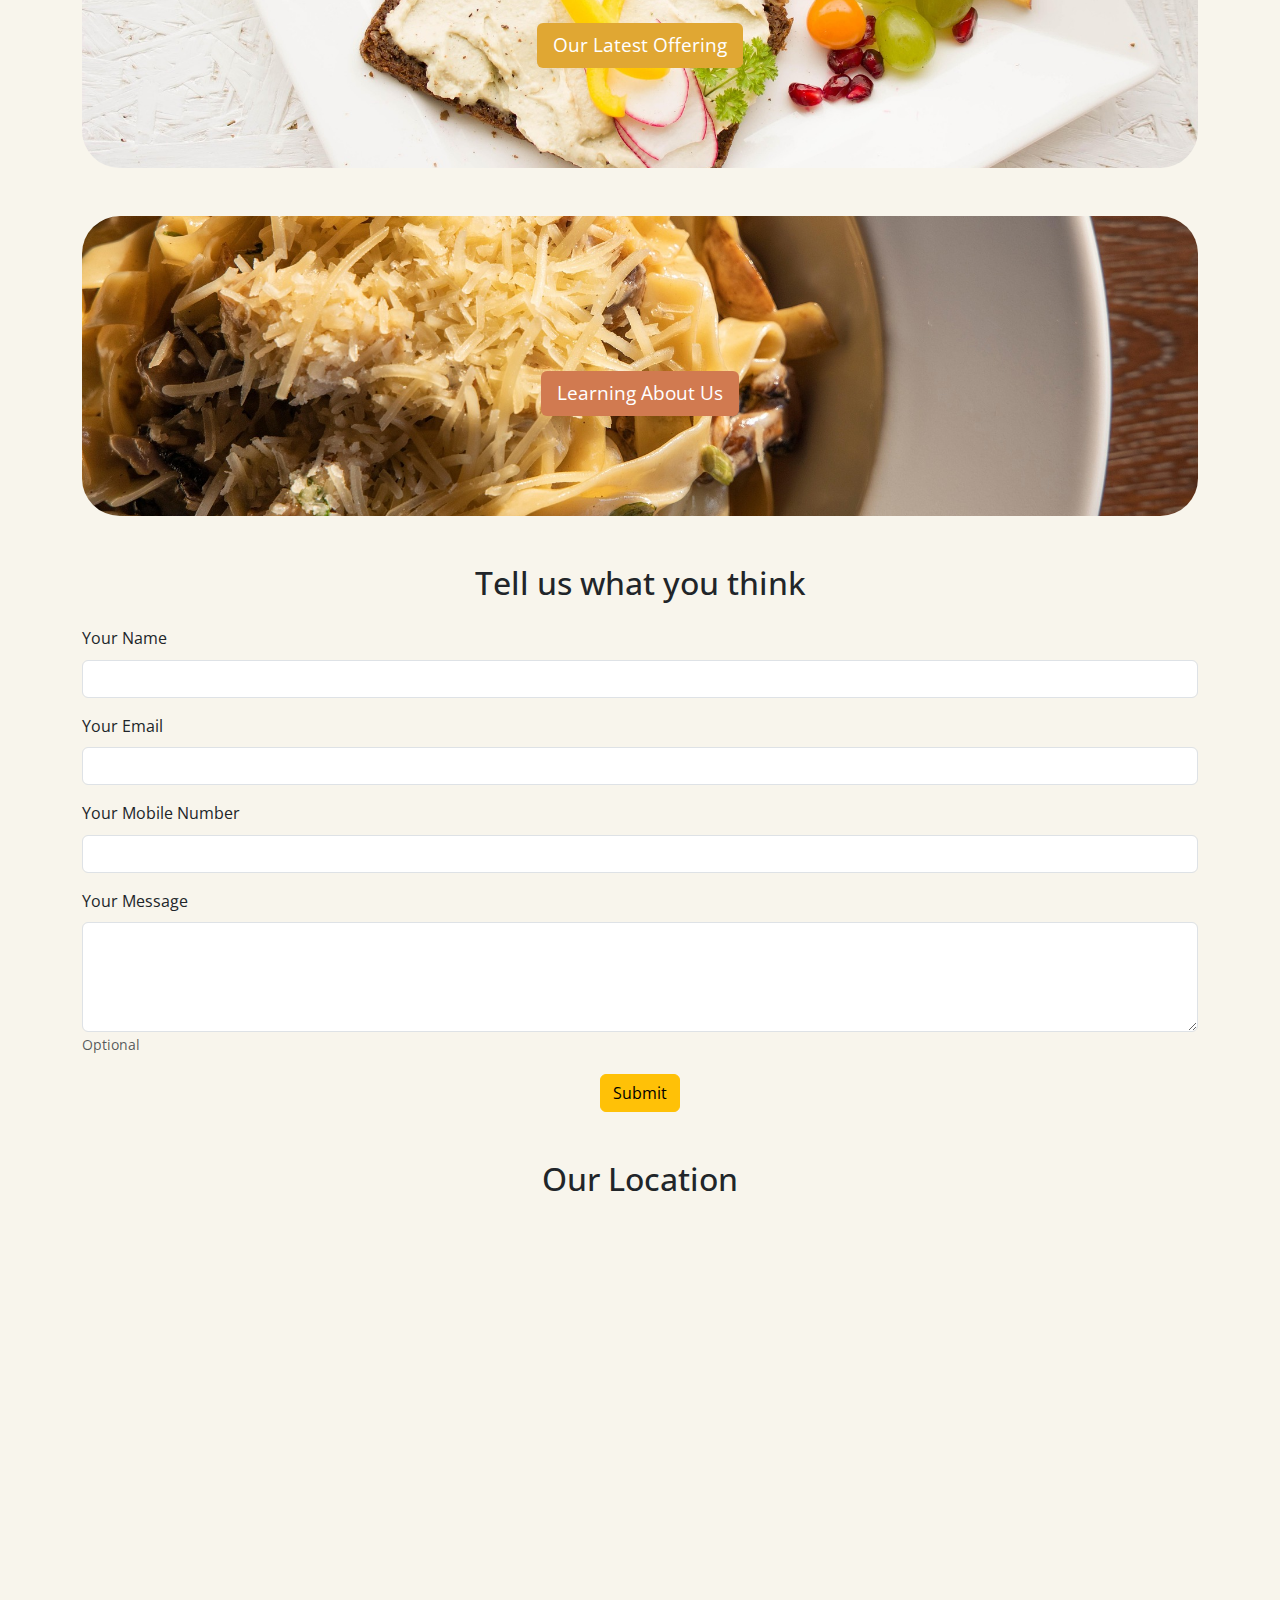
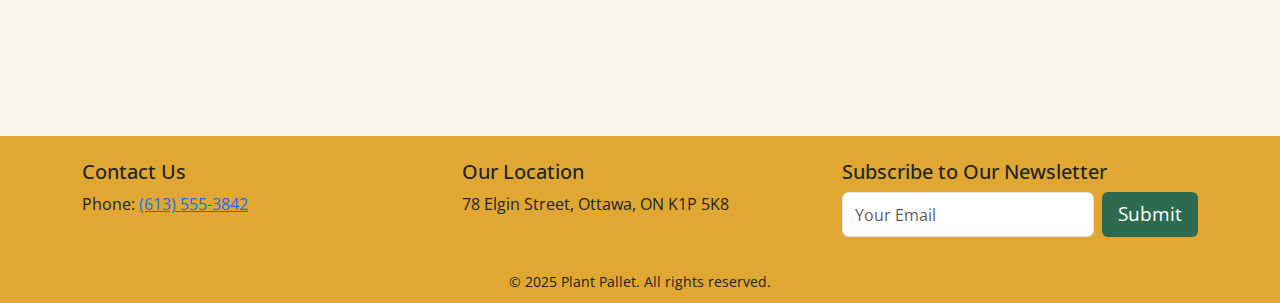
==== commit fac67718: "update messages" ====
--- a/index.html
+++ b/index.html
@@ -4,126 +4,137 @@
   <meta charset="UTF-8" />
   <meta name="viewport" content="width=device-width, initial-scale=1.0" />
   <title>Plant Pallet - Home</title>
-  <link href="https://cdn.jsdelivr.net/npm/bootstrap@5.3.2/dist/css/bootstrap.min.css" rel="stylesheet">
-  <link rel="preconnect" href="https://fonts.googleapis.com">
-  <link rel="preconnect" href="https://fonts.gstatic.com" crossorigin>
-  <link href="https://fonts.googleapis.com/css2?family=Lato:ital,wght@0,100;0,300;0,400;0,700;0,900;1,100;1,300;1,400;1,700;1,900&family=Montserrat:ital,wght@0,100..900;1,100..900&family=Mrs+Saint+Delafield&family=Open+Sans:ital,wght@0,300..800;1,300..800&family=Playfair+Display:ital,wght@0,400..900;1,400..900&display=swap" rel="stylesheet">
-  <link rel="stylesheet" href="css/style.css">
-  <link rel="stylesheet" href="css/reset.css">
+  <link href="https://cdn.jsdelivr.net/npm/bootstrap@5.3.2/dist/css/bootstrap.min.css" rel="stylesheet" />
+  <link rel="preconnect" href="https://fonts.googleapis.com" />
+  <link rel="preconnect" href="https://fonts.gstatic.com" crossorigin />
+  <link href="https://fonts.googleapis.com/css2?family=Lato&family=Montserrat&family=Mrs+Saint+Delafield&family=Open+Sans&family=Playfair+Display&display=swap" rel="stylesheet" />
+  <link rel="stylesheet" href="css/style.css" />
+  <link rel="stylesheet" href="css/reset.css" />
 </head>
 <body>
 
-  <section>
-    <div class="top-banner bg-success text-white text-center py-1">
-      Special spring menu now available!
-    </div>
-    
-    <div class="top-banner bg-warning text-dark text-center py-1">
-      Reserve now for Estern Monday — tables filling fast!
-    </div>
-  </section>
+  <!-- Skip Link -->
+  <a href="#main-content" class="visually-hidden-focusable">Skip to main content</a>
 
-  <nav class="navbar navbar-expand-lg navbar-light">
-    <div class="container">
-      <a class="navbar-brand" href="index.html">
-        <img src="images/logo-plant-palette.svg" alt="Plant Pallet Logo" height="40">
-      </a>
-      <button class="navbar-toggler" type="button" data-bs-toggle="collapse" data-bs-target="#navbarNav">
-        <span class="navbar-toggler-icon"></span>
-      </button>
-      <div class="collapse navbar-collapse" id="navbarNav">
-        <ul class="navbar-nav ms-auto">
-          <li class="nav-item"><a class="nav-link active" href="index.html">Home</a></li>
-          <li class="nav-item"><a class="nav-link" href="order.html">Order Online & Booking</a></li>
-          <li class="nav-item"><a class="nav-link" href="about.html">Who Are We</a></li>
-        </ul>
+  <header role="banner">
+    <section>
+      <div class="top-banner bg-success text-white text-center py-1">
+        <p class="m-0">Special spring menu now available!</p>
       </div>
-    </div>
-  </nav>
+      <div class="top-banner bg-warning text-dark text-center py-1">
+        <p class="m-0">Reserve now for Easter Monday — tables filling fast!</p>
+      </div>
+    </section>
 
-  <header class="header text-center py-5">
-    <div class="container">
-      <picture>
-        <source srcset="images/hamburger-m.jpg" media="(max-width: 767px)">
-        <img src="images/hamburger.jpg" alt="hamburger" class="header-image">
-      </picture>
-      <h1 class="display-5">Welcome to Plant Pallet</h1>
-      <p class="lead">Lorem ipsum dolor sit amet consectetur. Scelerisque suscipit pellentesque et id.</p>
-      <div class="d-flex justify-content-center gap-3">
-        <a href="order.html" class="btn btn-order">Order Now Online</a>
-        <a href="order.html" class="btn btn-order">Make a reservation</a>
+    <nav class="navbar navbar-expand-lg navbar-light" role="navigation" aria-label="Main navigation">
+      <div class="container">
+        <a class="navbar-brand" href="index.html">
+          <img src="images/logo-plant-palette.svg" alt="Plant Pallet homepage logo" height="40" />
+        </a>
+        <button class="navbar-toggler" type="button" data-bs-toggle="collapse" data-bs-target="#navbarNav"
+          aria-controls="navbarNav" aria-expanded="false" aria-label="Toggle navigation">
+          <span class="navbar-toggler-icon"></span>
+        </button>
+        <div class="collapse navbar-collapse" id="navbarNav">
+          <ul class="navbar-nav ms-auto">
+            <li class="nav-item"><a class="nav-link active" href="index.html" aria-current="page">Home</a></li>
+            <li class="nav-item"><a class="nav-link" href="order.html">Order Online & Booking</a></li>
+            <li class="nav-item"><a class="nav-link" href="about.html">Who Are We</a></li>
+          </ul>
+        </div>
       </div>
-    </div>
+    </nav>
   </header>
 
-  <section class="offering">
-    <div class="container offering-wrapper">
-      <picture>
-        <source srcset="images/breakfast-m.jpg" media="(max-width: 767px)">
-        <img src="images/breakfast.jpg" alt="breakfast" class="offering-image">
-      </picture>
-      <a href="about.html" class="btn button-offering">Our Latest Offering</a>
-    </div>
-  </section>
+  <main id="main-content" role="main">
+    <header class="header text-center py-5">
+      <div class="container">
+        <picture>
+          <source srcset="images/hamburger-m.jpg" media="(max-width: 767px)">
+          <img src="images/hamburger.jpg" alt="Plant-based burger with lettuce and tomato" class="header-image" />
+        </picture>
+        <h1 class="display-5">Welcome to Plant Pallet</h1>
+        <p class="lead">Lorem ipsum dolor sit amet consectetur. Scelerisque suscipit pellentesque et id.</p>
+        <div class="d-flex justify-content-center gap-3">
+          <a href="order.html" class="btn btn-order">Order Now Online</a>
+          <a href="order.html" class="btn btn-order">Make a reservation</a>
+        </div>
+      </div>
+    </header>
 
-  <section class="about-us py-5">
-    <div class="container about-wrapper">
-      <picture>
-        <source srcset="images/pasta-m.jpg" media="(max-width: 767px)">
-        <img src="images/pasta.jpg" alt="pasta" class="image-about">
-      </picture>
-      <a href="about.html" class="btn button-about">Learning About Us</a>
-    </div>
-  </section>
+    <section class="offering" aria-labelledby="offering-heading">
+      <div class="container offering-wrapper">
+        <h2 id="offering-heading" class="visually-hidden">Our Latest Offering</h2>
+        <picture>
+          <source srcset="images/breakfast-m.jpg" media="(max-width: 767px)">
+          <img src="images/breakfast.jpg" alt="Healthy plant-based breakfast with toast and greens" class="offering-image" />
+        </picture>
+        <a href="about.html" class="btn button-offering">Our Latest Offering</a>
+      </div>
+    </section>
 
-  <section>
-    <div class="container">
-      <h2 class="mb-4 text-center">Tell us what you think</h2>
-      <form class="row g-3">
-        <div class="col-md-12">
-          <label for="name" class="form-label">Your Name</label>
-          <input type="text" class="form-control" id="name" required>
-        </div>
-        <div class="col-md-12">
-          <label for="email" class="form-label">Your Email</label>
-          <input type="email" class="form-control" id="email" required>
-        </div>
-        <div class="col-md-12">
-          <label for="mobile" class="form-label">Your Mobile Number</label>
-          <input type="tel" class="form-control" id="mobile">
-        </div>
-        <div class="col-12">
-          <label for="message" class="form-label">Your Message</label>
-          <textarea id="message" class="form-control" rows="4"></textarea>
-        </div>
-        <div class="col-12 text-center">
-          <button type="submit" class="btn btn-warning">Submit</button>
-        </div>
-      </form>
-    </div>
-  </section>
+    <section class="about-us py-5" aria-labelledby="about-heading">
+      <div class="container about-wrapper">
+        <h2 id="about-heading" class="visually-hidden">About Our Team</h2>
+        <picture>
+          <source srcset="images/pasta-m.jpg" media="(max-width: 767px)">
+          <img src="images/pasta.jpg" alt="Fresh tomato pasta dish with herbs" class="image-about" />
+        </picture>
+        <a href="about.html" class="btn button-about">Learning About Us</a>
+      </div>
+    </section>
 
-  <section>
-    <div class="container py-5">
-      <h2 class="text-center">Our Location</h2>
-      <iframe 
-        src="https://www.google.com/maps/embed?pb=!1m18!1m12!1m3!1d2795.8967734845334!2d-75.69718908443838!3d45.42139397910008!2m3!1f0!2f0!3f0!3m2!1i1024!2i768!4f13.1!3m3!1m2!1s0x4cce05060b000001%3A0xf9514cc026fc4b68!2s78%20Elgin%20St%2C%20Ottawa%2C%20ON%20K1P%205K8%2C%20Canada!5e0!3m2!1sen!2sca!4v1712653959012!5m2!1sen!2sca" 
-        width="100%" height="450" 
-        style="border:0;" 
-        allowfullscreen="" 
-        loading="lazy" 
-        referrerpolicy="no-referrer-when-downgrade" 
-        class="our-location">
-      </iframe>
-    </div>
-  </section>
+    <section aria-labelledby="feedback-heading">
+      <div class="container">
+        <h2 id="feedback-heading" class="mb-4 text-center">Tell us what you think</h2>
+        <form class="row g-3" role="form" aria-label="Feedback form">
+          <div class="col-md-12">
+            <label for="name" class="form-label">Your Name</label>
+            <input type="text" class="form-control" id="name" name="name" required />
+          </div>
+          <div class="col-md-12">
+            <label for="email" class="form-label">Your Email</label>
+            <input type="email" class="form-control" id="email" name="email" required />
+          </div>
+          <div class="col-md-12">
+            <label for="mobile" class="form-label">Your Mobile Number</label>
+            <input type="tel" class="form-control" id="mobile" name="mobile" />
+          </div>
+          <div class="col-12">
+            <label for="message" class="form-label">Your Message</label>
+            <textarea id="message" name="message" class="form-control" rows="4" aria-describedby="optional-message"></textarea>
+            <small id="optional-message" class="form-text text-muted">Optional</small>
+          </div>
+          <div class="col-12 text-center">
+            <button type="submit" class="btn btn-warning">Submit</button>
+          </div>
+        </form>
+      </div>
+    </section>
 
-  <footer class="pt-4 pb-2 footer">
+    <section aria-labelledby="location-heading">
+      <div class="container py-5">
+        <h2 id="location-heading" class="text-center">Our Location</h2>
+        <iframe
+          title="Map of Plant Pallet location on Elgin Street, Ottawa"
+          src="https://www.google.com/maps/embed?pb=!1m18!1m12!1m3!1d2795.8967734845334!2d-75.69718908443838!3d45.42139397910008!2m3!1f0!2f0!3f0!3m2!1i1024!2i768!4f13.1!3m3!1m2!1s0x4cce05060b000001%3A0xf9514cc026fc4b68!2s78%20Elgin%20St%2C%20Ottawa%2C%20ON%20K1P%205K8%2C%20Canada!5e0!3m2!1sen!2sca!4v1712653959012!5m2!1sen!2sca"
+          width="100%" height="450"
+          style="border:0;" allowfullscreen="" loading="lazy"
+          referrerpolicy="no-referrer-when-downgrade"
+          class="our-location">
+        </iframe>
+      </div>
+    </section>
+  </main>
+
+  <footer class="pt-4 pb-2 footer" role="contentinfo">
     <div class="container">
       <div class="row">
         <div class="col-md-4 mb-3">
           <h5>Contact Us</h5>
-          <p>(613) 555-3842</p>
+          <address>
+            <p>Phone: <a href="tel:+16135553842">(613) 555-3842</a></p>
+          </address>
         </div>
         <div class="col-md-4 mb-3">
           <h5>Our Location</h5>
@@ -131,14 +142,14 @@
         </div>
         <div class="col-md-4 mb-3">
           <h5>Subscribe to Our Newsletter</h5>
-          <form class="d-flex">
-            <input type="email" class="form-control me-2" placeholder="Your Email">
+          <form class="d-flex" role="form" aria-label="Newsletter subscription form">
+            <input type="email" class="form-control me-2" placeholder="Your Email" aria-label="Your Email" />
             <button class="btn btn-order" type="submit">Submit</button>
           </form>
         </div>
       </div>
       <div class="text-center mt-3">
-        <small>Copyright &copy; 2025 Plant Pallet</small>
+        <small>&copy; 2025 Plant Pallet. All rights reserved.</small>
       </div>
     </div>
   </footer>
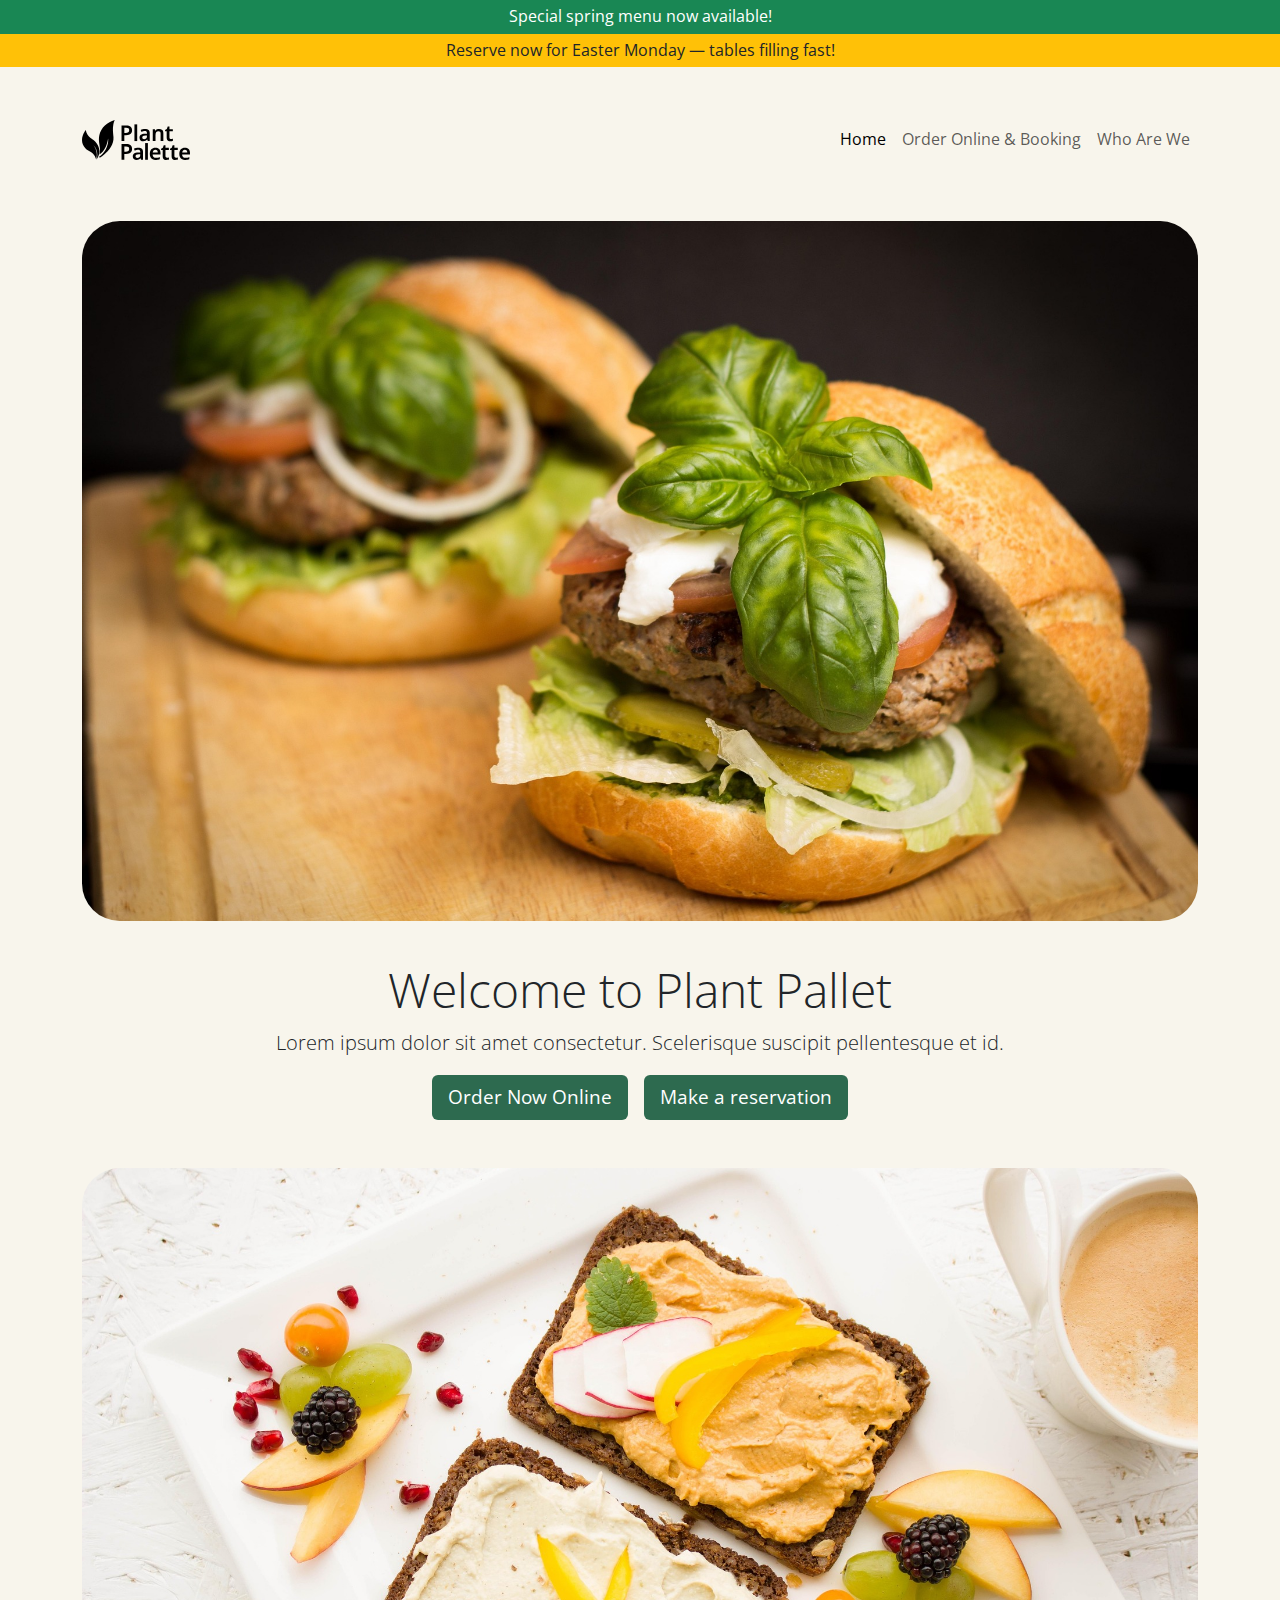
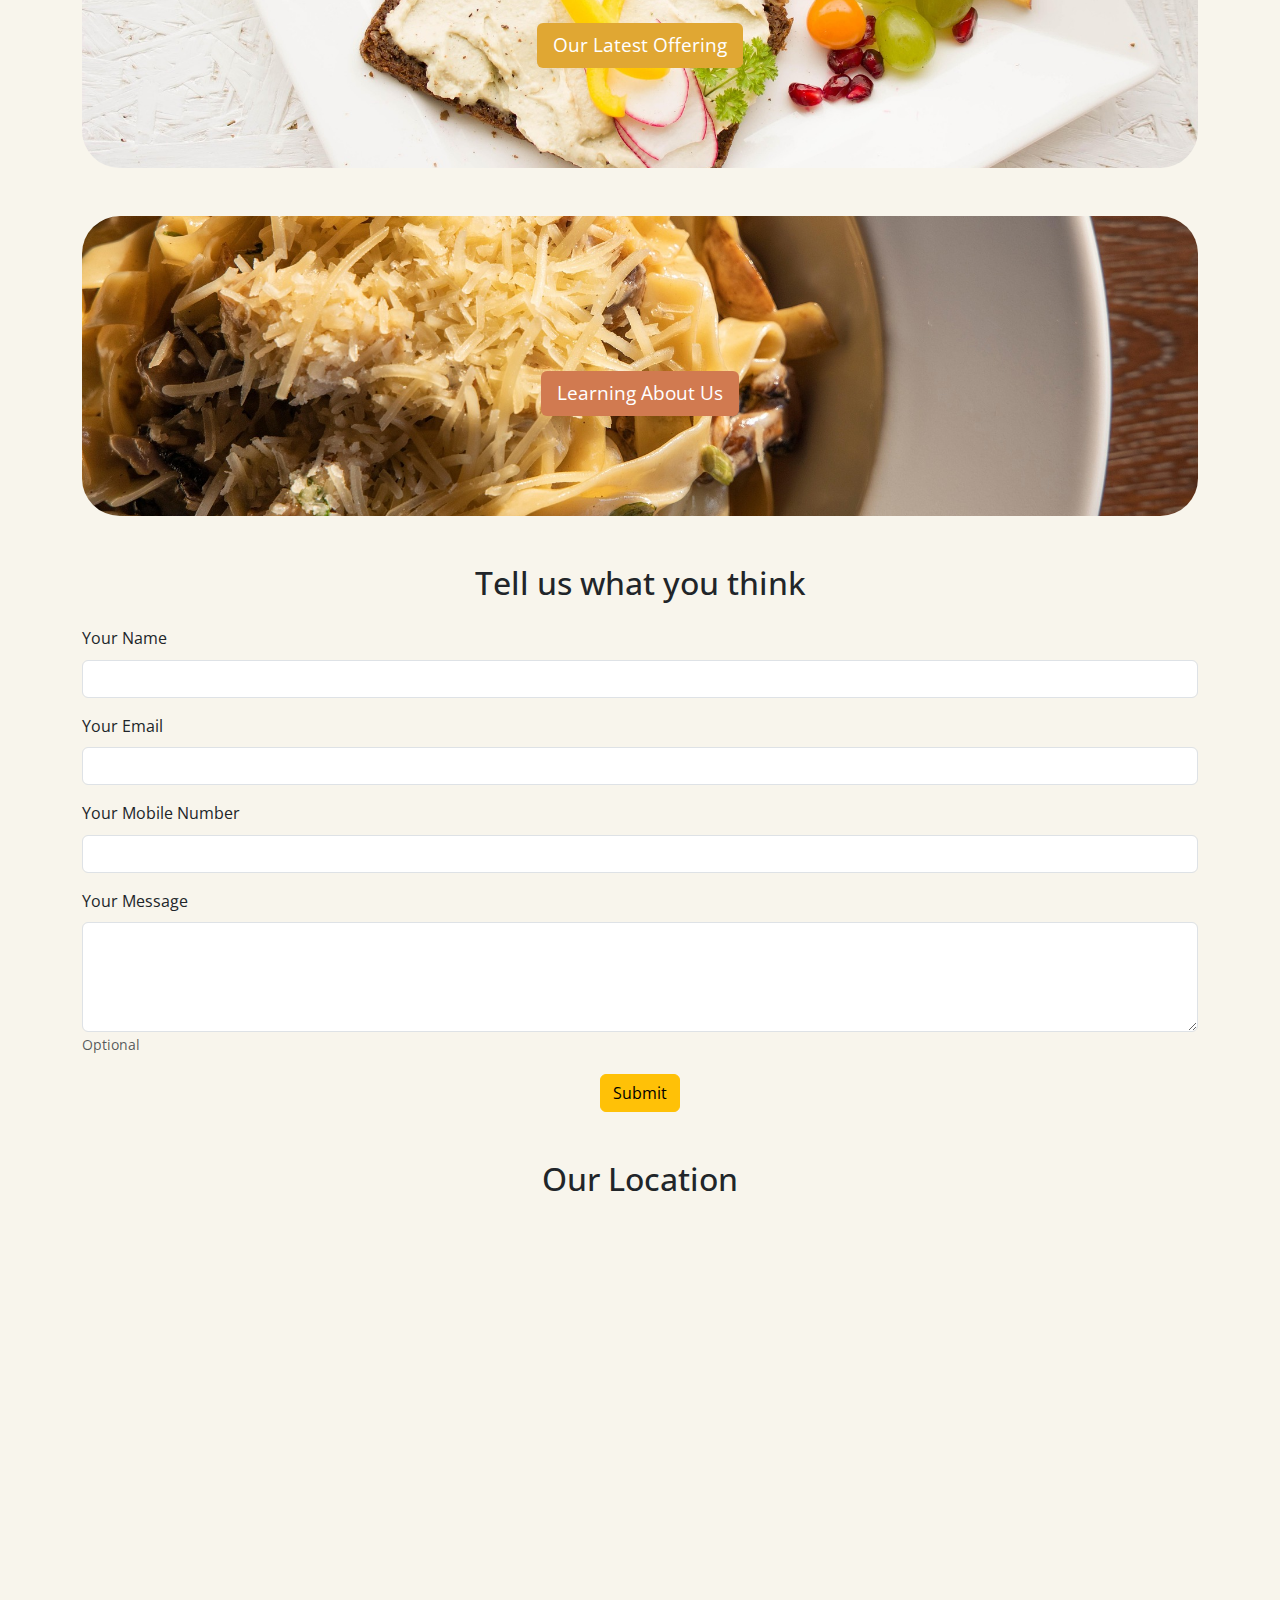
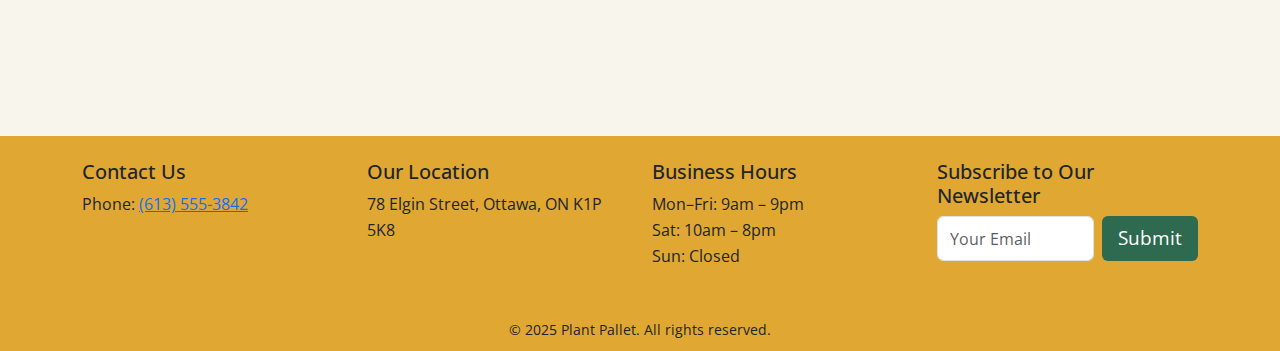
==== commit c739a82e: "updatem messages" ====
--- a/index.html
+++ b/index.html
@@ -9,12 +9,8 @@
   <link rel="preconnect" href="https://fonts.gstatic.com" crossorigin />
   <link href="https://fonts.googleapis.com/css2?family=Lato&family=Montserrat&family=Mrs+Saint+Delafield&family=Open+Sans&family=Playfair+Display&display=swap" rel="stylesheet" />
   <link rel="stylesheet" href="css/style.css" />
-  <link rel="stylesheet" href="css/reset.css" />
 </head>
 <body>
-
-  <!-- Skip Link -->
-  <a href="#main-content" class="visually-hidden-focusable">Skip to main content</a>
 
   <header role="banner">
     <section>
@@ -130,17 +126,25 @@
   <footer class="pt-4 pb-2 footer" role="contentinfo">
     <div class="container">
       <div class="row">
-        <div class="col-md-4 mb-3">
+        <div class="col-md-3 mb-3">
           <h5>Contact Us</h5>
           <address>
             <p>Phone: <a href="tel:+16135553842">(613) 555-3842</a></p>
           </address>
         </div>
-        <div class="col-md-4 mb-3">
+        <div class="col-md-3 mb-3">
           <h5>Our Location</h5>
           <p>78 Elgin Street, Ottawa, ON K1P 5K8</p>
         </div>
-        <div class="col-md-4 mb-3">
+        <div class="col-md-3 mb-3">
+          <h5>Business Hours</h5>
+          <ul class="list-unstyled">
+            <li>Mon–Fri: 9am – 9pm</li>
+            <li>Sat: 10am – 8pm</li>
+            <li>Sun: Closed</li>
+          </ul>
+        </div>
+        <div class="col-md-3 mb-3">
           <h5>Subscribe to Our Newsletter</h5>
           <form class="d-flex" role="form" aria-label="Newsletter subscription form">
             <input type="email" class="form-control me-2" placeholder="Your Email" aria-label="Your Email" />
--- a/css/style.css
+++ b/css/style.css
@@ -165,4 +165,14 @@
 
 .footer {
   background-color: #E0A733;
+}
+
+/* animation */
+
+.header-image {
+  transition: transform 0.3s ease-in-out;
+}
+
+.header-image:hover {
+  transform: scale(1.05);
 }